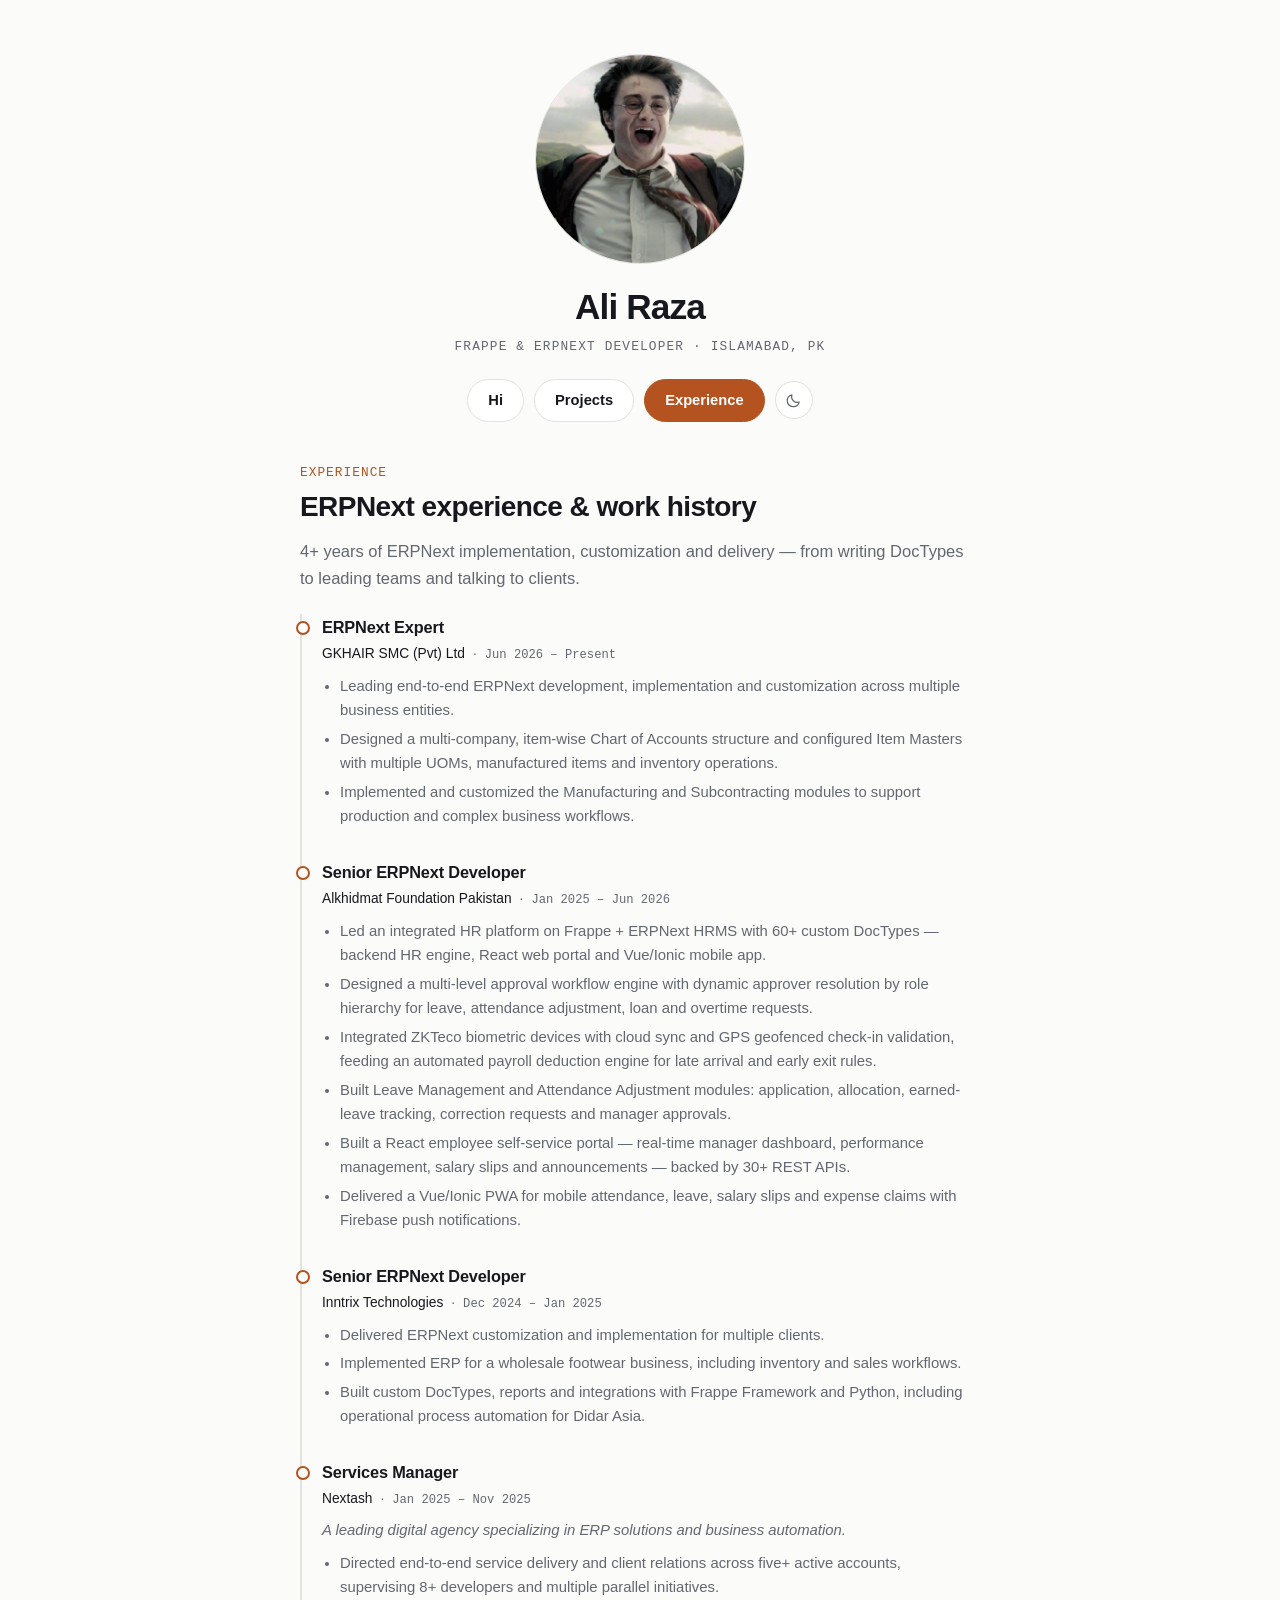
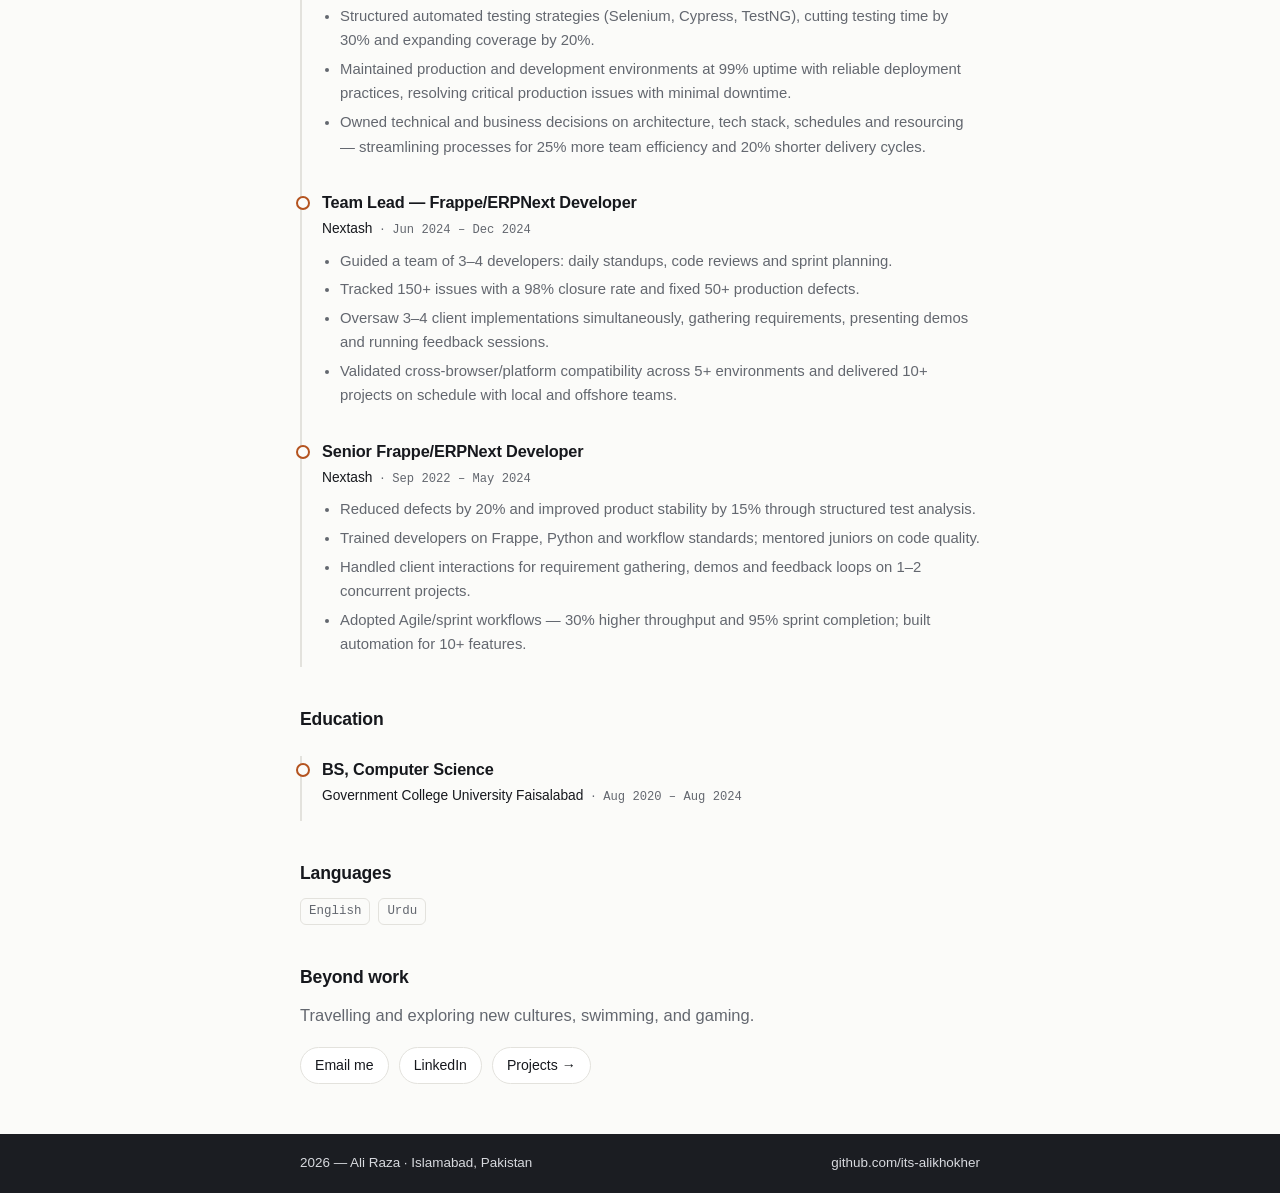
==== experience/index.html @ 5e253b30 "Restructure layout in the style of adb.sh/me - Centered header: large round avatar with hover flip, " ====
<!doctype html>
<html lang="en">
<head>
<meta charset="utf-8">
<meta name="viewport" content="width=device-width, initial-scale=1">
<title>Experience — Ali Raza, ERPNext Developer &amp; Team Lead</title>
<meta name="description" content="Work history of Ali Raza: ERPNext Expert at GKHAIR, Senior ERPNext Developer at Alkhidmat Foundation Pakistan, Inntrix Technologies, and team lead roles at Nextash — 4+ years of Frappe/ERPNext delivery.">
<meta name="author" content="Ali Raza">
<meta name="robots" content="index, follow, max-image-preview:large, max-snippet:-1">
<meta name="theme-color" content="#101114">
<link rel="canonical" href="https://its-alikhokher.github.io/experience/">

<meta property="og:type" content="profile">
<meta property="og:site_name" content="Ali Raza">
<meta property="og:url" content="https://its-alikhokher.github.io/experience/">
<meta property="og:title" content="Experience — Ali Raza, ERPNext Developer &amp; Team Lead">
<meta property="og:description" content="4+ years building and leading Frappe/ERPNext implementations across healthcare, government, HR and manufacturing.">
<meta property="og:image" content="https://its-alikhokher.github.io/assets/og.png">
<meta property="og:image:width" content="1200">
<meta property="og:image:height" content="630">
<meta name="twitter:card" content="summary_large_image">
<meta name="twitter:title" content="Experience — Ali Raza, ERPNext Developer &amp; Team Lead">
<meta name="twitter:description" content="4+ years building and leading Frappe/ERPNext implementations.">
<meta name="twitter:image" content="https://its-alikhokher.github.io/assets/og.png">

<link rel="icon" type="image/svg+xml" href="../assets/favicon.svg">
<link rel="apple-touch-icon" href="/assets/apple-touch-icon.png">
<link rel="stylesheet" href="../assets/style.css">

<script type="application/ld+json">
{
  "@context": "https://schema.org",
  "@type": "BreadcrumbList",
  "itemListElement": [
    { "@type": "ListItem", "position": 1, "name": "Home", "item": "https://its-alikhokher.github.io/" },
    { "@type": "ListItem", "position": 2, "name": "Experience", "item": "https://its-alikhokher.github.io/experience/" }
  ]
}
</script>
<script type="application/ld+json">
{
  "@context": "https://schema.org",
  "@type": "Person",
  "@id": "https://its-alikhokher.github.io/#person",
  "name": "Ali Raza",
  "jobTitle": "ERPNext Expert",
  "hasOccupation": [
    {
      "@type": "Occupation",
      "name": "ERPNext Expert",
      "occupationLocation": { "@type": "City", "name": "Islamabad" },
      "skills": "Frappe Framework, ERPNext, Manufacturing, Subcontracting, Chart of Accounts"
    },
    {
      "@type": "Occupation",
      "name": "Senior ERPNext Developer",
      "skills": "ERPNext HRMS, Python, React.js, Vue.js, Ionic, REST APIs, Biometric Integration"
    },
    {
      "@type": "Occupation",
      "name": "Services Manager",
      "skills": "Service delivery, Team leadership, QA automation, Selenium, Cypress, CI/CD"
    }
  ],
  "alumniOf": {
    "@type": "CollegeOrUniversity",
    "name": "Government College University Faisalabad"
  },
  "worksFor": { "@type": "Organization", "name": "GKHAIR SMC (Pvt) Ltd" },
  "sameAs": [
    "https://github.com/its-alikhokher",
    "https://www.linkedin.com/in/ali-raza-643520217/"
  ]
}
</script>
</head>
<body>

<header class="site-head">
  <div class="wrap">
    <div class="avatar-flip" tabindex="0" aria-label="Ali Raza">
      <div class="faces">
        <img class="front" src="../assets/avatar.png" alt="Ali Raza" width="210" height="210">
        <img class="back" src="../assets/monogram.png" alt="" width="210" height="210" loading="lazy">
      </div>
    </div>
    <p class="site-name"><a href="../">Ali Raza</a></p>
    <p class="site-role">Frappe &amp; ERPNext Developer · Islamabad, PK</p>
    <nav class="site-nav">
      <ul>
        <li><a href="../">Hi</a></li>
        <li><a href="../projects/">Projects</a></li>
        <li><a href="./" class="active" aria-current="page">Experience</a></li>
        <li><button id="theme-toggle" type="button" aria-label="Toggle theme"></button></li>
      </ul>
    </nav>
  </div>
</header>

<main>
  <div class="wrap">

    <p class="tagline">Experience</p>
    <h1>ERPNext experience &amp; work history</h1>
    <p class="lede">
      4+ years of ERPNext implementation, customization and delivery — from writing DocTypes
      to leading teams and talking to clients.
    </p>

    <div class="timeline">

      <div class="job">
        <h3>ERPNext Expert</h3>
        <div class="meta"><span class="where">GKHAIR SMC (Pvt) Ltd</span> · <span class="date">Jun 2026 – Present</span></div>
        <ul>
          <li>Leading end-to-end ERPNext development, implementation and customization across multiple business entities.</li>
          <li>Designed a multi-company, item-wise Chart of Accounts structure and configured Item Masters with multiple UOMs, manufactured items and inventory operations.</li>
          <li>Implemented and customized the Manufacturing and Subcontracting modules to support production and complex business workflows.</li>
        </ul>
      </div>

      <div class="job">
        <h3>Senior ERPNext Developer</h3>
        <div class="meta"><span class="where">Alkhidmat Foundation Pakistan</span> · <span class="date">Jan 2025 – Jun 2026</span></div>
        <ul>
          <li>Led an integrated HR platform on Frappe + ERPNext HRMS with 60+ custom DocTypes — backend HR engine, React web portal and Vue/Ionic mobile app.</li>
          <li>Designed a multi-level approval workflow engine with dynamic approver resolution by role hierarchy for leave, attendance adjustment, loan and overtime requests.</li>
          <li>Integrated ZKTeco biometric devices with cloud sync and GPS geofenced check-in validation, feeding an automated payroll deduction engine for late arrival and early exit rules.</li>
          <li>Built Leave Management and Attendance Adjustment modules: application, allocation, earned-leave tracking, correction requests and manager approvals.</li>
          <li>Built a React employee self-service portal — real-time manager dashboard, performance management, salary slips and announcements — backed by 30+ REST APIs.</li>
          <li>Delivered a Vue/Ionic PWA for mobile attendance, leave, salary slips and expense claims with Firebase push notifications.</li>
        </ul>
      </div>

      <div class="job">
        <h3>Senior ERPNext Developer</h3>
        <div class="meta"><span class="where">Inntrix Technologies</span> · <span class="date">Dec 2024 – Jan 2025</span></div>
        <ul>
          <li>Delivered ERPNext customization and implementation for multiple clients.</li>
          <li>Implemented ERP for a wholesale footwear business, including inventory and sales workflows.</li>
          <li>Built custom DocTypes, reports and integrations with Frappe Framework and Python, including operational process automation for Didar Asia.</li>
        </ul>
      </div>

      <div class="job">
        <h3>Services Manager</h3>
        <div class="meta"><span class="where">Nextash</span> · <span class="date">Jan 2025 – Nov 2025</span></div>
        <p class="role-note">A leading digital agency specializing in ERP solutions and business automation.</p>
        <ul>
          <li>Directed end-to-end service delivery and client relations across five+ active accounts, supervising 8+ developers and multiple parallel initiatives.</li>
          <li>Structured automated testing strategies (Selenium, Cypress, TestNG), cutting testing time by 30% and expanding coverage by 20%.</li>
          <li>Maintained production and development environments at 99% uptime with reliable deployment practices, resolving critical production issues with minimal downtime.</li>
          <li>Owned technical and business decisions on architecture, tech stack, schedules and resourcing — streamlining processes for 25% more team efficiency and 20% shorter delivery cycles.</li>
        </ul>
      </div>

      <div class="job">
        <h3>Team Lead — Frappe/ERPNext Developer</h3>
        <div class="meta"><span class="where">Nextash</span> · <span class="date">Jun 2024 – Dec 2024</span></div>
        <ul>
          <li>Guided a team of 3–4 developers: daily standups, code reviews and sprint planning.</li>
          <li>Tracked 150+ issues with a 98% closure rate and fixed 50+ production defects.</li>
          <li>Oversaw 3–4 client implementations simultaneously, gathering requirements, presenting demos and running feedback sessions.</li>
          <li>Validated cross-browser/platform compatibility across 5+ environments and delivered 10+ projects on schedule with local and offshore teams.</li>
        </ul>
      </div>

      <div class="job">
        <h3>Senior Frappe/ERPNext Developer</h3>
        <div class="meta"><span class="where">Nextash</span> · <span class="date">Sep 2022 – May 2024</span></div>
        <ul>
          <li>Reduced defects by 20% and improved product stability by 15% through structured test analysis.</li>
          <li>Trained developers on Frappe, Python and workflow standards; mentored juniors on code quality.</li>
          <li>Handled client interactions for requirement gathering, demos and feedback loops on 1–2 concurrent projects.</li>
          <li>Adopted Agile/sprint workflows — 30% higher throughput and 95% sprint completion; built automation for 10+ features.</li>
        </ul>
      </div>

    </div>

    <h2>Education</h2>
    <div class="timeline">
      <div class="job">
        <h3>BS, Computer Science</h3>
        <div class="meta"><span class="where">Government College University Faisalabad</span> · <span class="date">Aug 2020 – Aug 2024</span></div>
      </div>
    </div>

    <h2>Languages</h2>
    <ul class="stack"><li>English</li><li>Urdu</li></ul>

    <h2>Beyond work</h2>
    <p class="lede">Travelling and exploring new cultures, swimming, and gaming.</p>

    <ul class="links">
      <li><a href="mailto:iamaliraza777@gmail.com">Email me</a></li>
      <li><a href="https://www.linkedin.com/in/ali-raza-643520217/" rel="noopener">LinkedIn</a></li>
      <li><a href="../projects/">Projects →</a></li>
    </ul>
  </div>
</main>

<footer>
  <div class="wrap">
    <span><span id="year">2026</span> — Ali Raza · Islamabad, Pakistan</span>
    <span><a href="https://github.com/its-alikhokher" rel="me noopener">github.com/its-alikhokher</a></span>
  </div>
</footer>
<script>document.getElementById("year").textContent = new Date().getFullYear();</script>
<script src="../assets/site.js"></script>
</body>
</html>
---- assets/style.css ----
/* ---------- design tokens ---------- */
:root {
  --bg: #fbfbf9;
  --bg-soft: #ffffff;
  --text: #16181d;
  --muted: #63676f;
  --line: #e3e2dd;
  --accent: #b4531f;
  --accent-ink: #ffffff;
  --accent-soft: #f2e6dd;
  --footer-bg: #1b1d22;
  --term-bg: #0d0f13;
  --term-text: #d7dae0;
  --term-ok: #5ad07a;
  --radius: 12px;
  --mono: ui-monospace, SFMono-Regular, "SF Mono", Menlo, Consolas, monospace;
  --sans: -apple-system, BlinkMacSystemFont, "Segoe UI", Inter, Roboto, Helvetica, Arial, sans-serif;
}

@media (prefers-color-scheme: dark) {
  :root:not([data-theme="light"]) {
    --bg: #101114;
    --bg-soft: #17191d;
    --text: #ececea;
    --muted: #9aa0a8;
    --line: #2a2d33;
    --accent: #e8935c;
    --accent-ink: #17191d;
    --accent-soft: #2a211b;
    --footer-bg: #17191d;
  }
}

:root[data-theme="dark"] {
  --bg: #101114;
  --bg-soft: #17191d;
  --text: #ececea;
  --muted: #9aa0a8;
  --line: #2a2d33;
  --accent: #e8935c;
  --accent-ink: #17191d;
  --accent-soft: #2a211b;
  --footer-bg: #17191d;
}

* { box-sizing: border-box; }
html { -webkit-text-size-adjust: 100%; }

body {
  margin: 0;
  min-height: 100vh;
  display: flex;
  flex-direction: column;
  background: var(--bg);
  color: var(--text);
  font-family: var(--sans);
  font-size: 16.5px;
  line-height: 1.65;
  -webkit-font-smoothing: antialiased;
}

.wrap {
  width: 100%;
  max-width: 720px;
  margin: 0 auto;
  padding: 0 20px;
}

a { color: var(--accent); text-decoration: none; }
a:hover { text-decoration: underline; }

/* ---------- centered header ---------- */
.site-head {
  text-align: center;
  padding: 54px 0 18px;
}

.avatar-flip {
  width: clamp(150px, 42vw, 210px);
  aspect-ratio: 1;
  margin: 0 auto 22px;
  perspective: 900px;
  cursor: pointer;
  border-radius: 50%;
  outline-offset: 6px;
}

.avatar-flip .faces {
  position: relative;
  width: 100%;
  height: 100%;
  transition: transform 0.6s cubic-bezier(0.4, 0.2, 0.2, 1);
  transform-style: preserve-3d;
}
.avatar-flip:hover .faces,
.avatar-flip:focus-visible .faces { transform: rotateY(180deg); }

.avatar-flip img {
  position: absolute;
  inset: 0;
  width: 100%;
  height: 100%;
  object-fit: cover;
  border-radius: 50%;
  border: 1px solid var(--line);
  backface-visibility: hidden;
}
.avatar-flip .back { transform: rotateY(180deg); }

.site-name {
  font-size: clamp(1.7rem, 5vw, 2.2rem);
  font-weight: 680;
  letter-spacing: -0.025em;
  margin: 0;
  line-height: 1.2;
}
.site-name a { color: inherit; }
.site-name a:hover { text-decoration: none; color: var(--accent); }

.site-role {
  color: var(--muted);
  font-family: var(--mono);
  font-size: 0.8rem;
  text-transform: uppercase;
  letter-spacing: 0.09em;
  margin: 8px 0 0;
}

/* nav as buttons (adb.sh style) */
nav.site-nav ul {
  display: flex;
  flex-wrap: wrap;
  justify-content: center;
  align-items: center;
  gap: 10px;
  list-style: none;
  padding: 0;
  margin: 22px 0 0;
}

nav.site-nav a {
  display: inline-block;
  border: 1px solid var(--line);
  background: var(--bg-soft);
  color: var(--text);
  border-radius: 999px;
  padding: 8px 20px;
  font-size: 0.92rem;
  font-weight: 550;
  transition: border-color 0.15s ease, color 0.15s ease, transform 0.15s ease;
}
nav.site-nav a:hover {
  border-color: var(--accent);
  color: var(--accent);
  text-decoration: none;
  transform: translateY(-1px);
}
nav.site-nav a.active {
  background: var(--accent);
  border-color: var(--accent);
  color: var(--accent-ink);
}

#theme-toggle {
  display: grid;
  place-items: center;
  border: 1px solid var(--line);
  background: var(--bg-soft);
  color: var(--muted);
  border-radius: 50%;
  width: 38px;
  height: 38px;
  padding: 0;
  cursor: pointer;
}
#theme-toggle:hover { color: var(--accent); border-color: var(--accent); }
#theme-toggle svg {
  width: 17px;
  height: 17px;
  stroke: currentColor;
  fill: none;
  stroke-width: 1.7;
  stroke-linecap: round;
  stroke-linejoin: round;
}

/* ---------- content ---------- */
main { flex: 1; padding: 22px 0 50px; }

h1 {
  font-size: 1.75rem;
  line-height: 1.25;
  margin: 6px 0 14px;
  letter-spacing: -0.02em;
}

h2 {
  font-size: 1.1rem;
  margin: 38px 0 10px;
  letter-spacing: -0.01em;
}

.lede { color: var(--muted); margin-top: 0; }

.tagline {
  font-family: var(--mono);
  font-size: 0.8rem;
  color: var(--accent);
  text-transform: uppercase;
  letter-spacing: 0.08em;
  margin: 0;
}

/* ---------- terminal block (adb.sh mockup-code) ---------- */
.terminal {
  background: var(--term-bg);
  border: 1px solid #23262c;
  border-radius: var(--radius);
  padding: 14px 0 18px;
  overflow-x: auto;
  margin: 18px 0 0;
}

.terminal .bar {
  display: flex;
  gap: 7px;
  padding: 0 18px 12px;
}
.terminal .bar i {
  width: 11px;
  height: 11px;
  border-radius: 50%;
  background: #33373f;
}
.terminal .bar i:first-child { background: #e05561; }
.terminal .bar i:nth-child(2) { background: #e0a355; }
.terminal .bar i:nth-child(3) { background: #5ad07a; }

.terminal pre {
  margin: 0;
  padding: 3px 18px;
  font-family: var(--mono);
  font-size: 0.83rem;
  line-height: 1.75;
  color: var(--term-text);
  white-space: pre;
}
.terminal pre[data-prefix]::before {
  content: attr(data-prefix);
  color: #6b7280;
  padding-right: 12px;
}
.terminal .ok { color: var(--term-ok); }
.terminal .cursor::after {
  content: "_";
  animation: blink 1.1s steps(1) infinite;
}
@keyframes blink { 50% { opacity: 0; } }

/* ---------- skills / tags ---------- */
.links { display: flex; flex-wrap: wrap; gap: 10px; padding: 0; margin: 18px 0 0; list-style: none; }
.links a {
  display: inline-block;
  border: 1px solid var(--line);
  background: var(--bg-soft);
  border-radius: 999px;
  padding: 6px 14px;
  font-size: 0.88rem;
  color: var(--text);
}
.links a:hover { border-color: var(--accent); color: var(--accent); text-decoration: none; }

.stack { display: flex; flex-wrap: wrap; gap: 8px; padding: 0; margin: 0; list-style: none; }
.stack li {
  font-family: var(--mono);
  font-size: 0.78rem;
  color: var(--muted);
  border: 1px solid var(--line);
  border-radius: 6px;
  padding: 2px 8px;
}

.skill-group { margin-bottom: 16px; }
.skill-group h3 {
  margin: 0 0 6px;
  font-size: 0.82rem;
  font-family: var(--mono);
  text-transform: uppercase;
  letter-spacing: 0.07em;
  color: var(--muted);
  font-weight: 600;
}

/* ---------- industries ---------- */
.industries {
  display: grid;
  grid-template-columns: repeat(auto-fit, minmax(160px, 1fr));
  gap: 12px;
  list-style: none;
  padding: 0;
  margin: 18px 0 0;
}

.industry {
  border: 1px solid var(--line);
  background: var(--bg-soft);
  border-radius: var(--radius);
  padding: 16px;
  transition: border-color 0.15s ease, transform 0.15s ease;
}
.industry:hover { border-color: var(--accent); transform: translateY(-2px); }

.industry svg {
  width: 22px;
  height: 22px;
  stroke: var(--accent);
  fill: none;
  stroke-width: 1.6;
  stroke-linecap: round;
  stroke-linejoin: round;
}

.industry strong { display: block; font-size: 0.95rem; margin: 10px 0 2px; }
.industry span { display: block; color: var(--muted); font-size: 0.83rem; line-height: 1.5; }

/* ---------- contact icons + hover tooltip ---------- */
.contact-icons {
  display: flex;
  flex-wrap: wrap;
  gap: 12px;
  list-style: none;
  padding: 0;
  margin: 20px 0 0;
}

.contact-icons a {
  position: relative;
  display: grid;
  place-items: center;
  width: 48px;
  height: 48px;
  border: 1px solid var(--line);
  background: var(--bg-soft);
  border-radius: 50%;
  color: var(--text);
  transition: border-color 0.15s ease, color 0.15s ease, transform 0.15s ease;
}
.contact-icons a:hover,
.contact-icons a:focus-visible {
  border-color: var(--accent);
  color: var(--accent);
  transform: translateY(-2px);
  text-decoration: none;
}

.contact-icons svg {
  width: 21px;
  height: 21px;
  stroke: currentColor;
  fill: none;
  stroke-width: 1.7;
  stroke-linecap: round;
  stroke-linejoin: round;
}
.contact-icons svg.filled { fill: currentColor; stroke: none; }

.contact-icons a::after {
  content: attr(data-tip);
  position: absolute;
  bottom: calc(100% + 10px);
  left: 50%;
  transform: translateX(-50%) translateY(4px);
  background: var(--text);
  color: var(--bg);
  font-family: var(--mono);
  font-size: 0.74rem;
  line-height: 1;
  white-space: nowrap;
  padding: 7px 10px;
  border-radius: 7px;
  opacity: 0;
  pointer-events: none;
  transition: opacity 0.15s ease, transform 0.15s ease;
}
.contact-icons a::before {
  content: "";
  position: absolute;
  bottom: calc(100% + 4px);
  left: 50%;
  transform: translateX(-50%) translateY(4px);
  border: 5px solid transparent;
  border-top-color: var(--text);
  opacity: 0;
  pointer-events: none;
  transition: opacity 0.15s ease, transform 0.15s ease;
}
.contact-icons a:hover::after,
.contact-icons a:hover::before,
.contact-icons a:focus-visible::after,
.contact-icons a:focus-visible::before {
  opacity: 1;
  transform: translateX(-50%) translateY(0);
}
.contact-icons li:first-child a::after { left: 0; transform: translateX(0) translateY(4px); }
.contact-icons li:first-child a:hover::after,
.contact-icons li:first-child a:focus-visible::after { transform: translateX(0) translateY(0); }
.contact-icons li:last-child a::after { left: auto; right: 0; transform: translateX(0) translateY(4px); }
.contact-icons li:last-child a:hover::after,
.contact-icons li:last-child a:focus-visible::after { transform: translateX(0) translateY(0); }

.visually-hidden {
  position: absolute;
  width: 1px;
  height: 1px;
  margin: -1px;
  padding: 0;
  overflow: hidden;
  clip: rect(0 0 0 0);
  white-space: nowrap;
  border: 0;
}

/* ---------- experience timeline ---------- */
.timeline { margin: 22px 0 0; }

.job {
  border-left: 2px solid var(--line);
  padding: 0 0 26px 20px;
  position: relative;
}
.job:last-child { padding-bottom: 6px; }

.job::before {
  content: "";
  position: absolute;
  left: -6px;
  top: 7px;
  width: 10px;
  height: 10px;
  border-radius: 50%;
  background: var(--bg);
  border: 2px solid var(--accent);
}

.job h3 { margin: 0; font-size: 1.02rem; letter-spacing: -0.01em; }
.job .meta {
  display: flex;
  flex-wrap: wrap;
  gap: 8px;
  align-items: baseline;
  color: var(--muted);
  font-size: 0.86rem;
  margin: 2px 0 8px;
}
.job .meta .where { color: var(--text); }
.job .meta .date { font-family: var(--mono); font-size: 0.76rem; }
.job .role-note { margin: 0 0 8px; color: var(--muted); font-size: 0.93rem; font-style: italic; }
.job ul { margin: 0; padding-left: 18px; color: var(--muted); font-size: 0.93rem; }
.job ul li { margin-bottom: 4px; }

/* ---------- project cards ---------- */
.card-list { display: grid; gap: 14px; margin-top: 24px; }

.card {
  border: 1px solid var(--line);
  background: var(--bg-soft);
  border-radius: var(--radius);
  padding: 18px 20px;
  transition: border-color 0.15s ease, transform 0.15s ease;
}
.card:hover { border-color: var(--accent); transform: translateY(-1px); }

.card-top {
  display: flex;
  align-items: baseline;
  justify-content: space-between;
  gap: 12px;
}

.card h3 { margin: 0; font-size: 1.05rem; letter-spacing: -0.01em; }
.card h3 a { color: var(--text); }
.card h3 a:hover { color: var(--accent); text-decoration: none; }
.card p { margin: 8px 0 12px; color: var(--muted); font-size: 0.94rem; }
.card-links { display: flex; gap: 14px; font-size: 0.84rem; margin-top: 10px; }

/* ---------- pagination ---------- */
.pagination {
  display: flex;
  justify-content: center;
  align-items: center;
  gap: 8px;
  margin: 32px 0 10px;
}

.pagination a, .pagination span {
  border: 1px solid var(--line);
  border-radius: 999px;
  padding: 6px 14px;
  font-size: 0.86rem;
  color: var(--muted);
  background: var(--bg-soft);
}
.pagination a:hover { border-color: var(--accent); color: var(--accent); text-decoration: none; }
.pagination .current { background: var(--accent); color: var(--accent-ink); border-color: var(--accent); }
.pagination .disabled { opacity: 0.4; }

/* ---------- footer bar ---------- */
footer {
  background: var(--footer-bg);
  color: #d8dadf;
  font-size: 0.84rem;
}
footer .wrap {
  display: flex;
  justify-content: space-between;
  gap: 12px;
  flex-wrap: wrap;
  padding-top: 18px;
  padding-bottom: 18px;
}
footer a { color: #d8dadf; }
footer a:hover { color: #fff; }

@media (max-width: 520px) {
  h1 { font-size: 1.5rem; }
  .card-top { flex-direction: column; gap: 2px; }
  .site-head { padding-top: 36px; }
  .terminal pre { font-size: 0.76rem; }
}

@media (prefers-reduced-motion: reduce) {
  .industry, .contact-icons a, .card, .avatar-flip .faces,
  .contact-icons a::after, .contact-icons a::before, nav.site-nav a { transition: none; }
  .terminal .cursor::after { animation: none; }
}
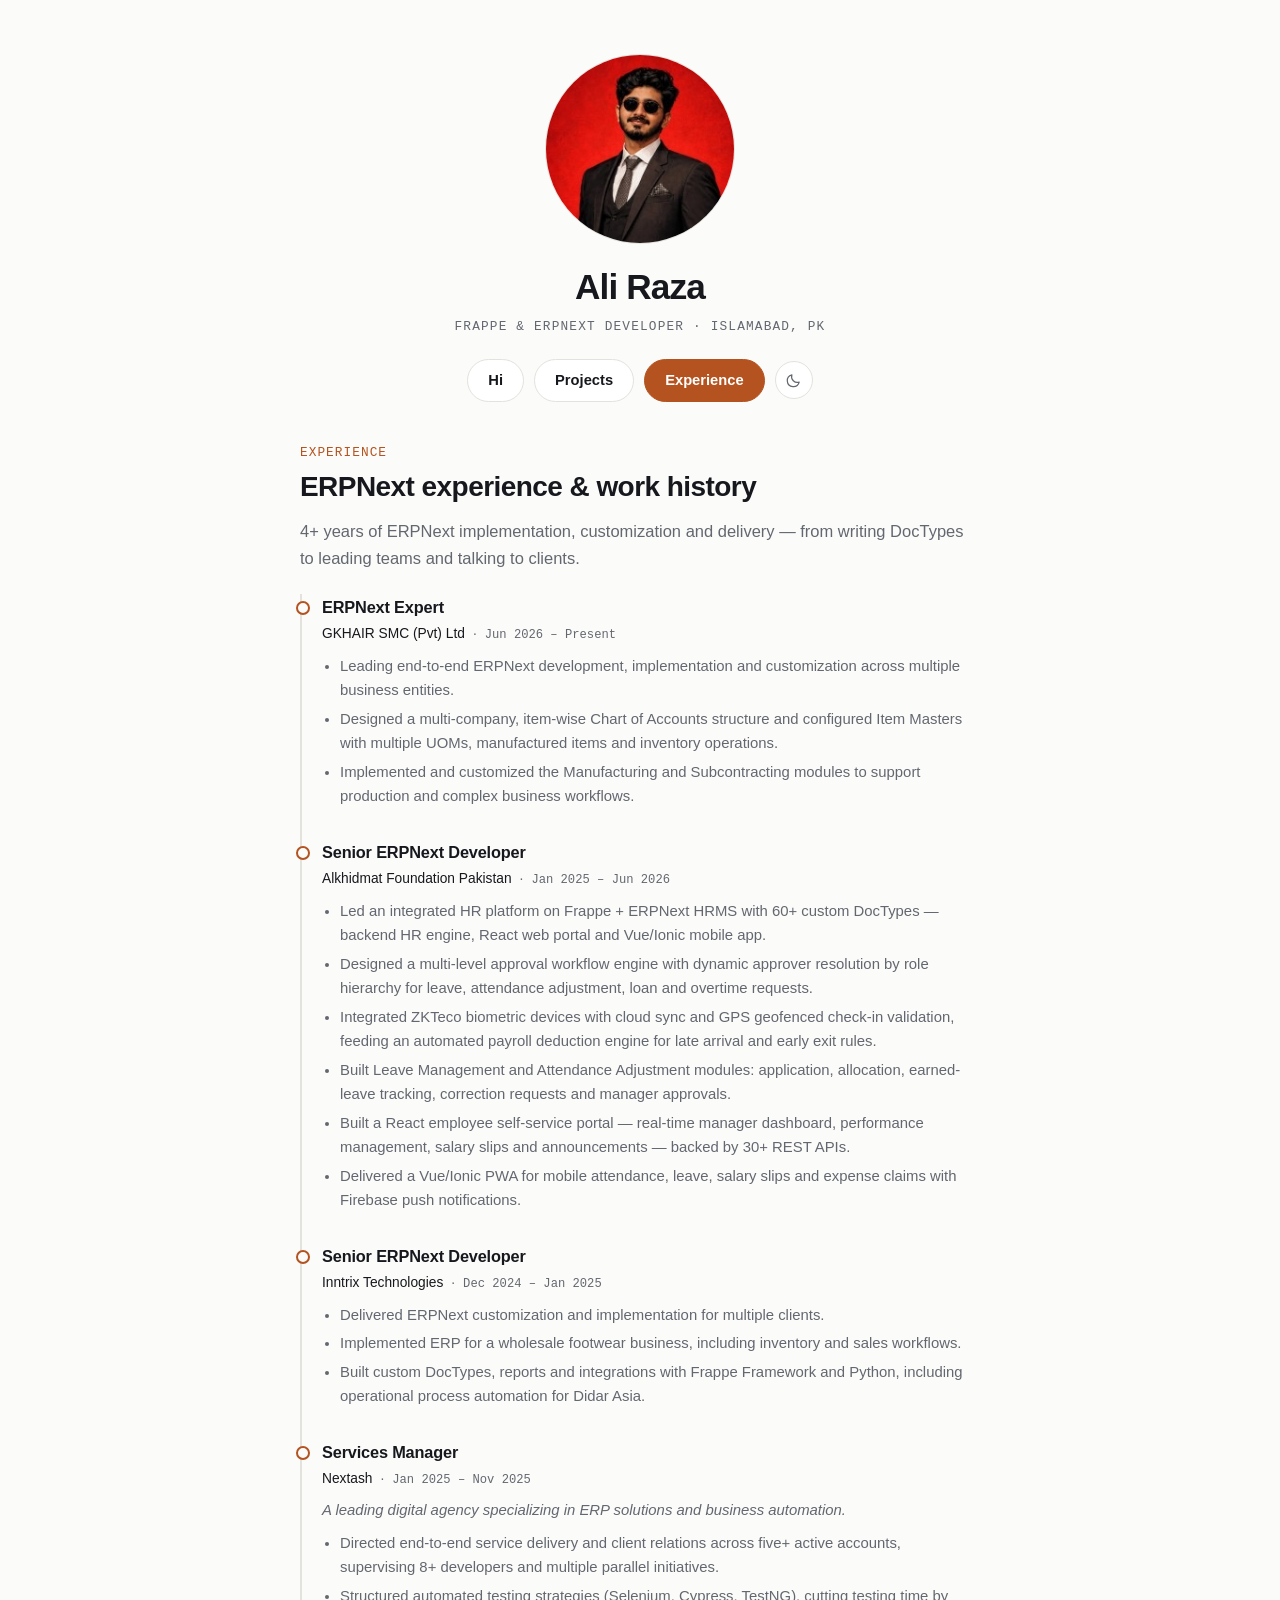
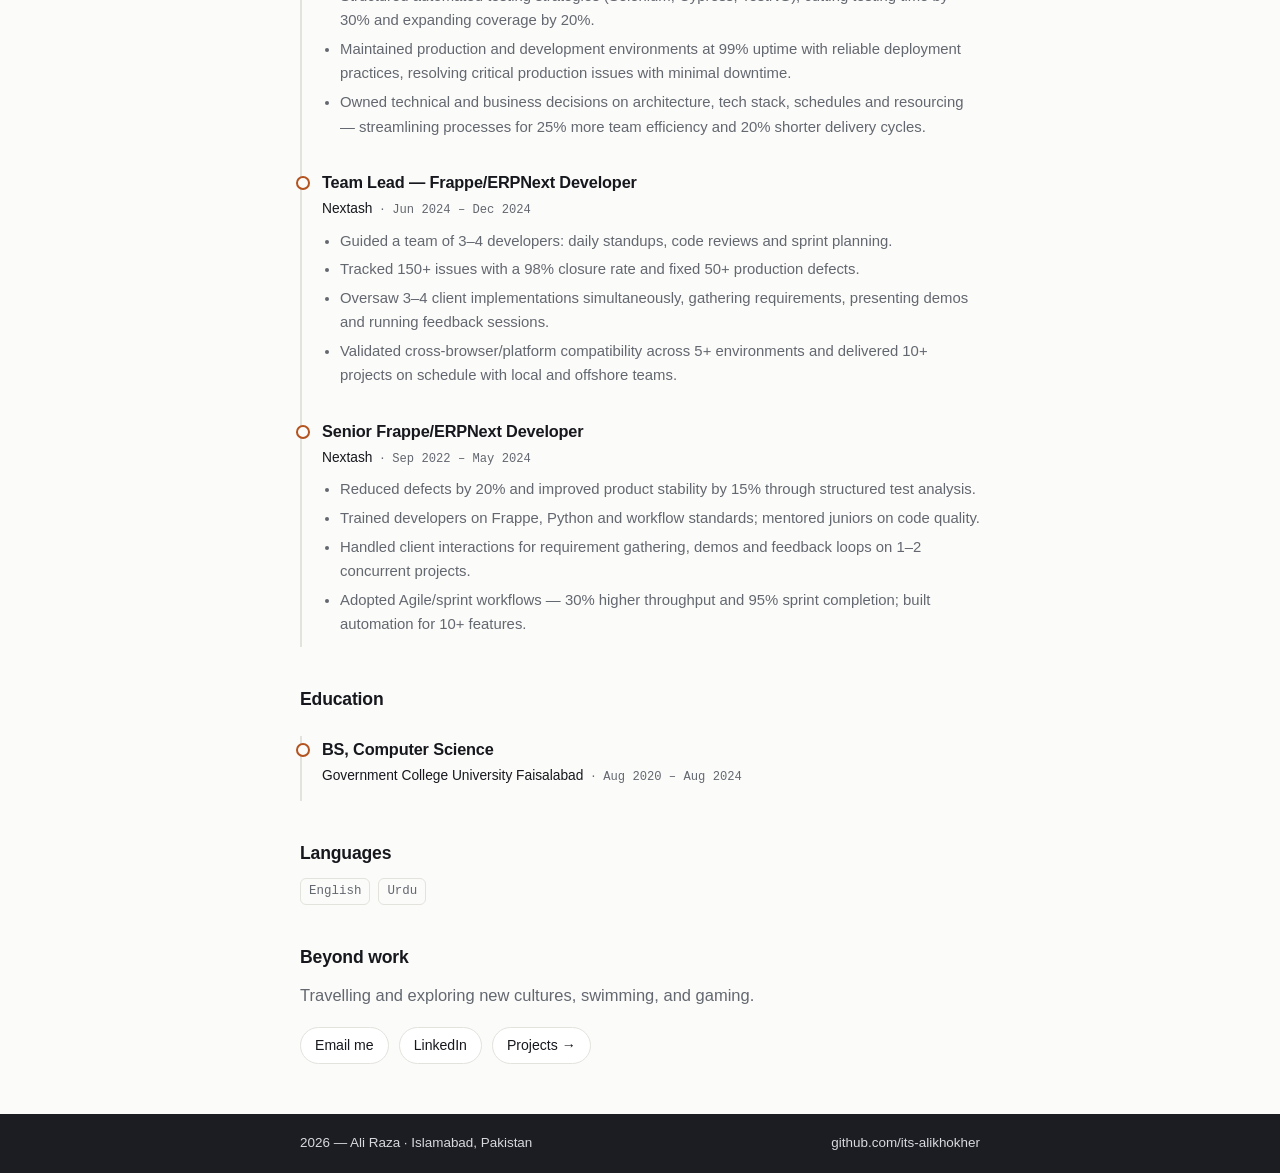
==== commit 385a9ca1: "Use real profile photo with SEO-friendly filenames and descriptive alt text" ====
--- a/experience/index.html
+++ b/experience/index.html
@@ -15,16 +15,16 @@
 <meta property="og:url" content="https://its-alikhokher.github.io/experience/">
 <meta property="og:title" content="Experience — Ali Raza, ERPNext Developer &amp; Team Lead">
 <meta property="og:description" content="4+ years building and leading Frappe/ERPNext implementations across healthcare, government, HR and manufacturing.">
-<meta property="og:image" content="https://its-alikhokher.github.io/assets/og.png">
+<meta property="og:image" content="https://its-alikhokher.github.io/assets/ali-raza-erpnext-developer-og.png">
 <meta property="og:image:width" content="1200">
 <meta property="og:image:height" content="630">
 <meta name="twitter:card" content="summary_large_image">
 <meta name="twitter:title" content="Experience — Ali Raza, ERPNext Developer &amp; Team Lead">
 <meta name="twitter:description" content="4+ years building and leading Frappe/ERPNext implementations.">
-<meta name="twitter:image" content="https://its-alikhokher.github.io/assets/og.png">
+<meta name="twitter:image" content="https://its-alikhokher.github.io/assets/ali-raza-erpnext-developer-og.png">
 
 <link rel="icon" type="image/svg+xml" href="../assets/favicon.svg">
-<link rel="apple-touch-icon" href="/assets/apple-touch-icon.png">
+<link rel="apple-touch-icon" href="/assets/ali-raza-erpnext-developer-icon.png">
 <link rel="stylesheet" href="../assets/style.css">
 
 <script type="application/ld+json">
@@ -80,8 +80,8 @@
   <div class="wrap">
     <div class="avatar-flip" tabindex="0" aria-label="Ali Raza">
       <div class="faces">
-        <img class="front" src="../assets/avatar.png" alt="Ali Raza" width="210" height="210">
-        <img class="back" src="../assets/monogram.png" alt="" width="210" height="210" loading="lazy">
+        <img class="front" src="../assets/ali-raza-frappe-erpnext-developer.jpg" alt="Ali Raza — Frappe and ERPNext developer in Islamabad, Pakistan" width="200" height="200">
+        <img class="back" src="../assets/ali-raza-monogram.png" alt="" width="200" height="200" loading="lazy">
       </div>
     </div>
     <p class="site-name"><a href="../">Ali Raza</a></p>
--- a/assets/style.css
+++ b/assets/style.css
@@ -76,7 +76,7 @@
 }
 
 .avatar-flip {
-  width: clamp(150px, 42vw, 210px);
+  width: clamp(150px, 40vw, 190px);
   aspect-ratio: 1;
   margin: 0 auto 22px;
   perspective: 900px;
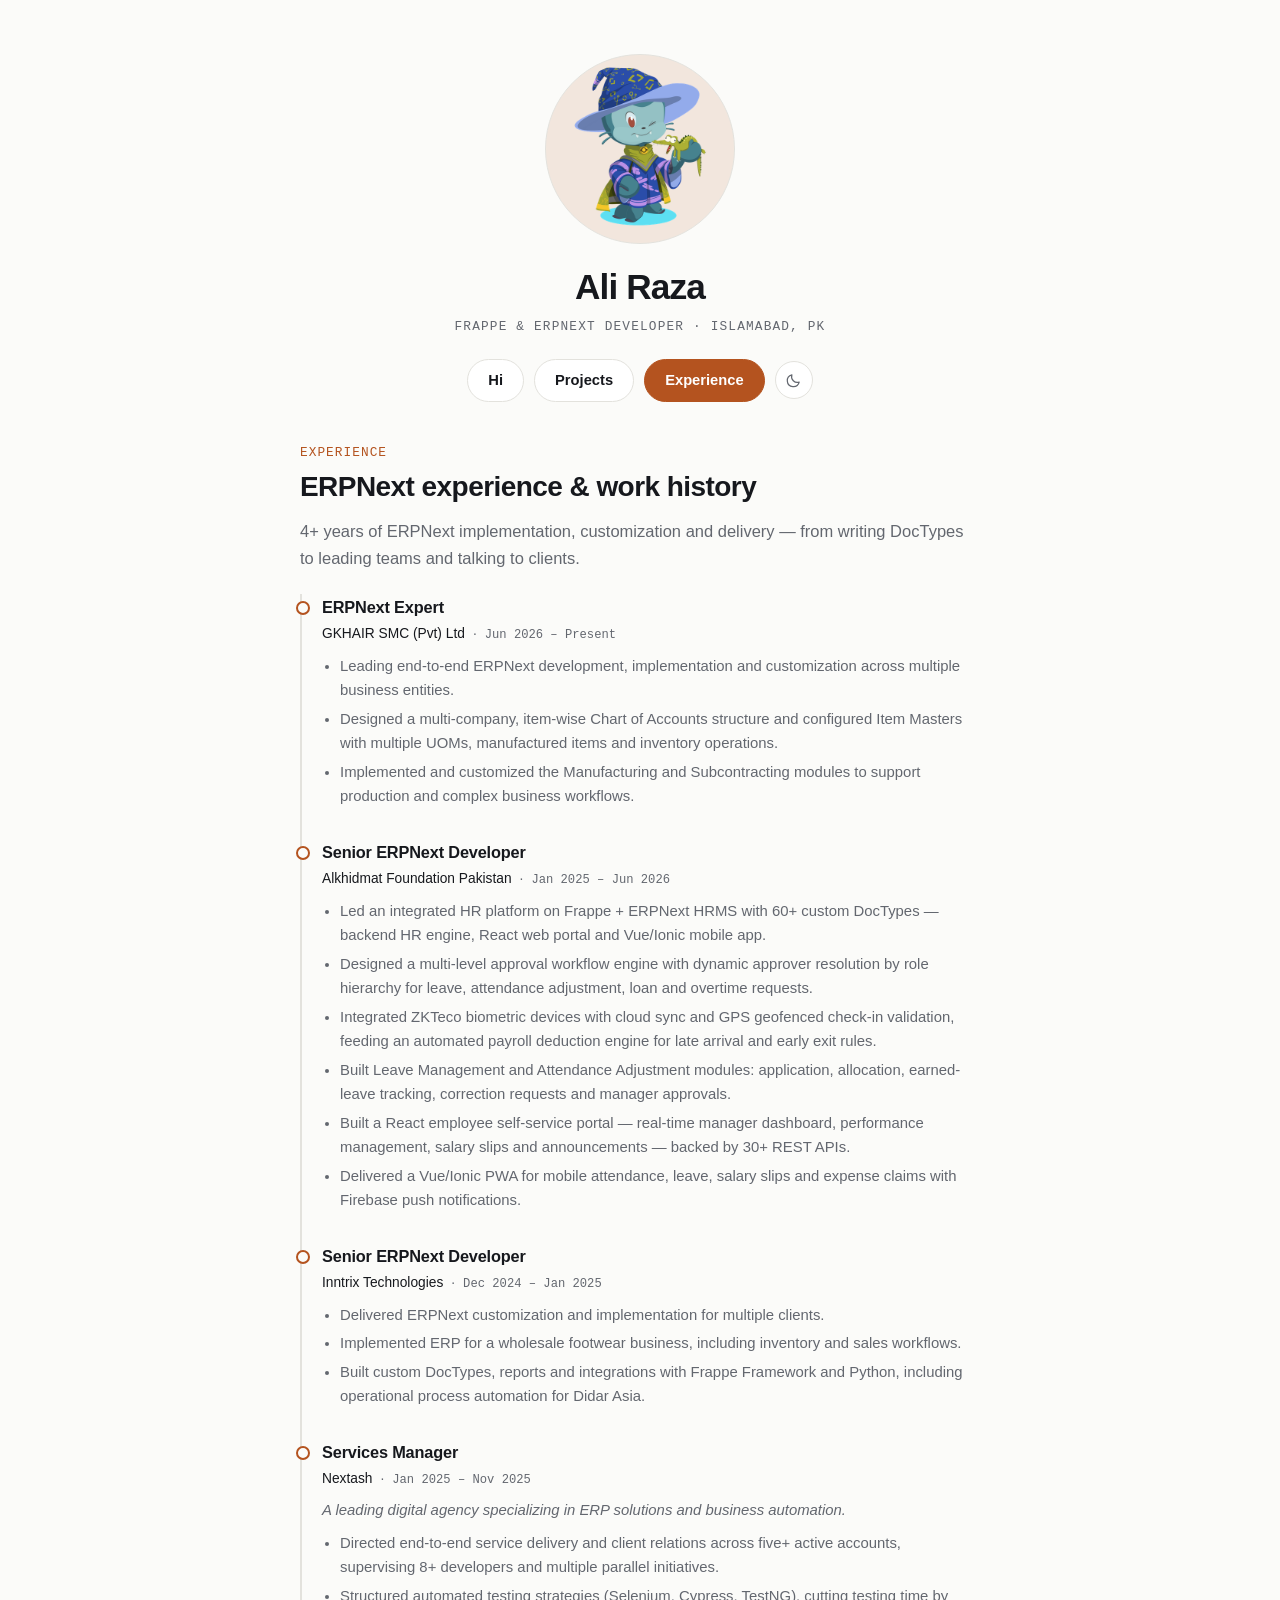
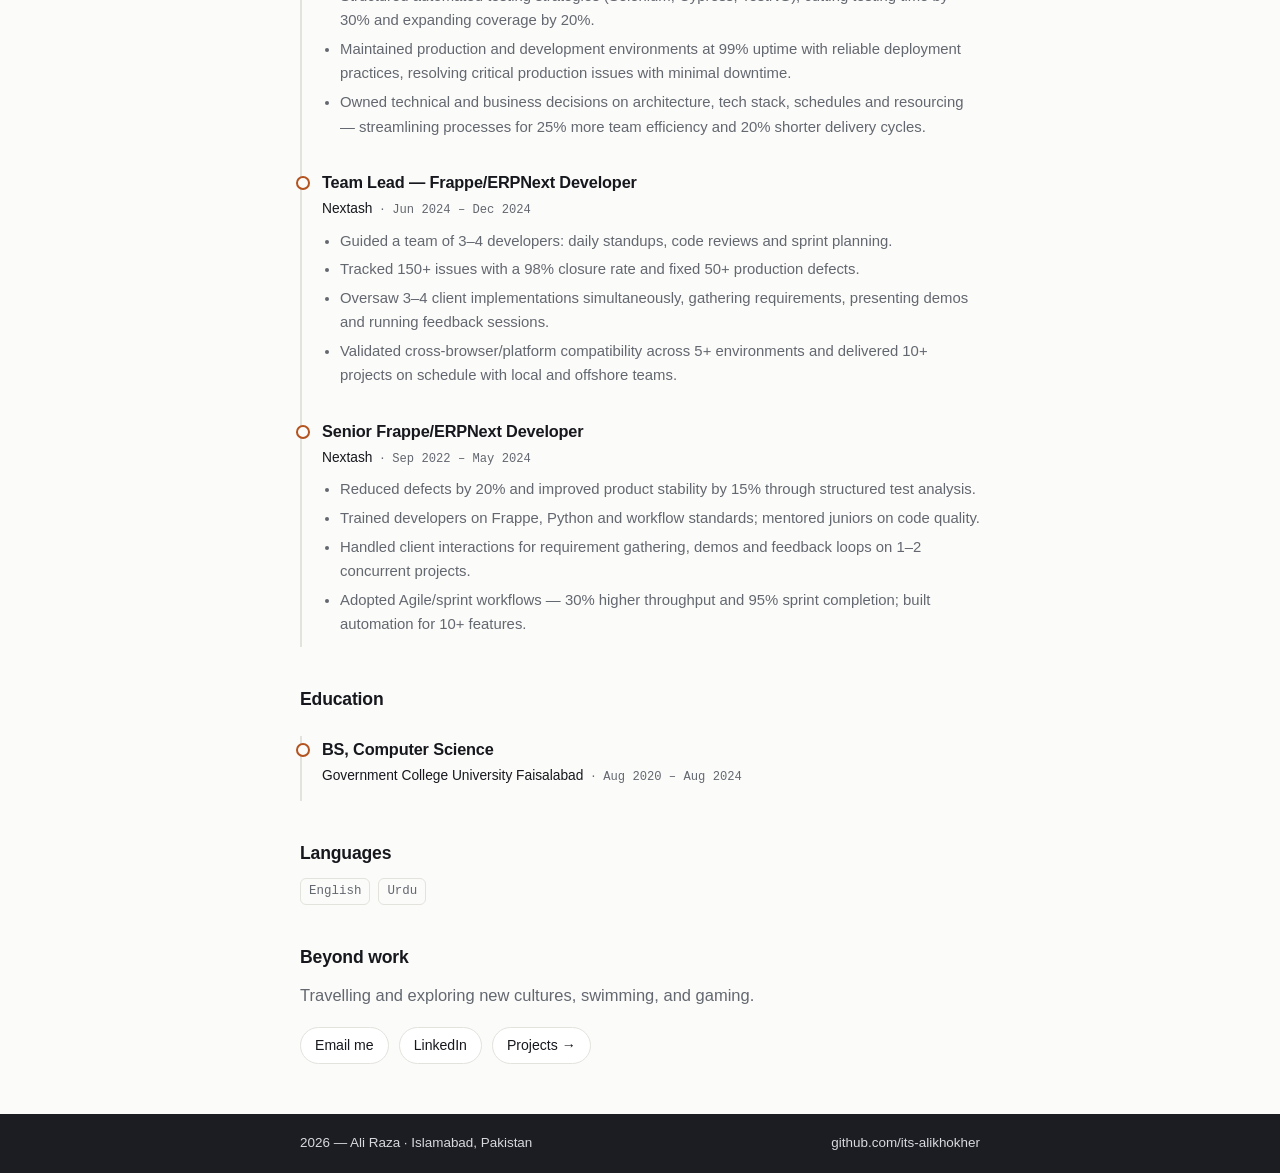
==== commit 0a35b4b3: "Use octocat avatar as the default face, real photo on hover" ====
--- a/experience/index.html
+++ b/experience/index.html
@@ -6,6 +6,7 @@
 <title>Experience — Ali Raza, ERPNext Developer &amp; Team Lead</title>
 <meta name="description" content="Work history of Ali Raza: ERPNext Expert at GKHAIR, Senior ERPNext Developer at Alkhidmat Foundation Pakistan, Inntrix Technologies, and team lead roles at Nextash — 4+ years of Frappe/ERPNext delivery.">
 <meta name="author" content="Ali Raza">
+<meta name="keywords" content="ERPNext developer experience, senior ERPNext developer, ERPNext team lead, techno-functional consultant, Frappe developer resume, ERPNext CV, ERPNext expert Islamabad, Alkhidmat ERPNext, Nextash ERPNext, GKHAIR ERPNext, hire ERPNext consultant">
 <meta name="robots" content="index, follow, max-image-preview:large, max-snippet:-1">
 <meta name="theme-color" content="#101114">
 <link rel="canonical" href="https://its-alikhokher.github.io/experience/">
@@ -80,8 +81,8 @@
   <div class="wrap">
     <div class="avatar-flip" tabindex="0" aria-label="Ali Raza">
       <div class="faces">
-        <img class="front" src="../assets/ali-raza-frappe-erpnext-developer.jpg" alt="Ali Raza — Frappe and ERPNext developer in Islamabad, Pakistan" width="200" height="200">
-        <img class="back" src="../assets/ali-raza-monogram.png" alt="" width="200" height="200" loading="lazy">
+        <img class="front" src="../assets/ali-raza-octocat-avatar.png" alt="Ali Raza — octocat avatar, hover for photo" width="200" height="200">
+        <img class="back" src="../assets/ali-raza-frappe-erpnext-developer.jpg" alt="Ali Raza — Frappe and ERPNext developer in Islamabad, Pakistan" width="200" height="200">
       </div>
     </div>
     <p class="site-name"><a href="../">Ali Raza</a></p>
--- a/assets/style.css
+++ b/assets/style.css
@@ -105,6 +105,12 @@
   border: 1px solid var(--line);
   backface-visibility: hidden;
 }
+/* octocat transparent hai — uske peeche halka circle taake badge jaisa lage */
+.avatar-flip .front {
+  background: var(--accent-soft);
+  object-fit: contain;
+  padding: 6px;
+}
 .avatar-flip .back { transform: rotateY(180deg); }
 
 .site-name {
@@ -322,6 +328,39 @@
 
 .industry strong { display: block; font-size: 0.95rem; margin: 10px 0 2px; }
 .industry span { display: block; color: var(--muted); font-size: 0.83rem; line-height: 1.5; }
+
+/* ---------- FAQ ---------- */
+.faq { margin-top: 16px; }
+
+.faq details {
+  border: 1px solid var(--line);
+  background: var(--bg-soft);
+  border-radius: var(--radius);
+  padding: 12px 16px;
+  margin-bottom: 10px;
+}
+.faq details[open] { border-color: var(--accent); }
+
+.faq summary {
+  cursor: pointer;
+  font-size: 0.95rem;
+  font-weight: 550;
+  list-style: none;
+  display: flex;
+  align-items: center;
+  gap: 10px;
+}
+.faq summary::-webkit-details-marker { display: none; }
+.faq summary::before {
+  content: "+";
+  font-family: var(--mono);
+  color: var(--accent);
+  font-size: 1.05rem;
+  line-height: 1;
+}
+.faq details[open] summary::before { content: "−"; }
+
+.faq p { margin: 10px 0 2px; color: var(--muted); font-size: 0.92rem; }
 
 /* ---------- contact icons + hover tooltip ---------- */
 .contact-icons {
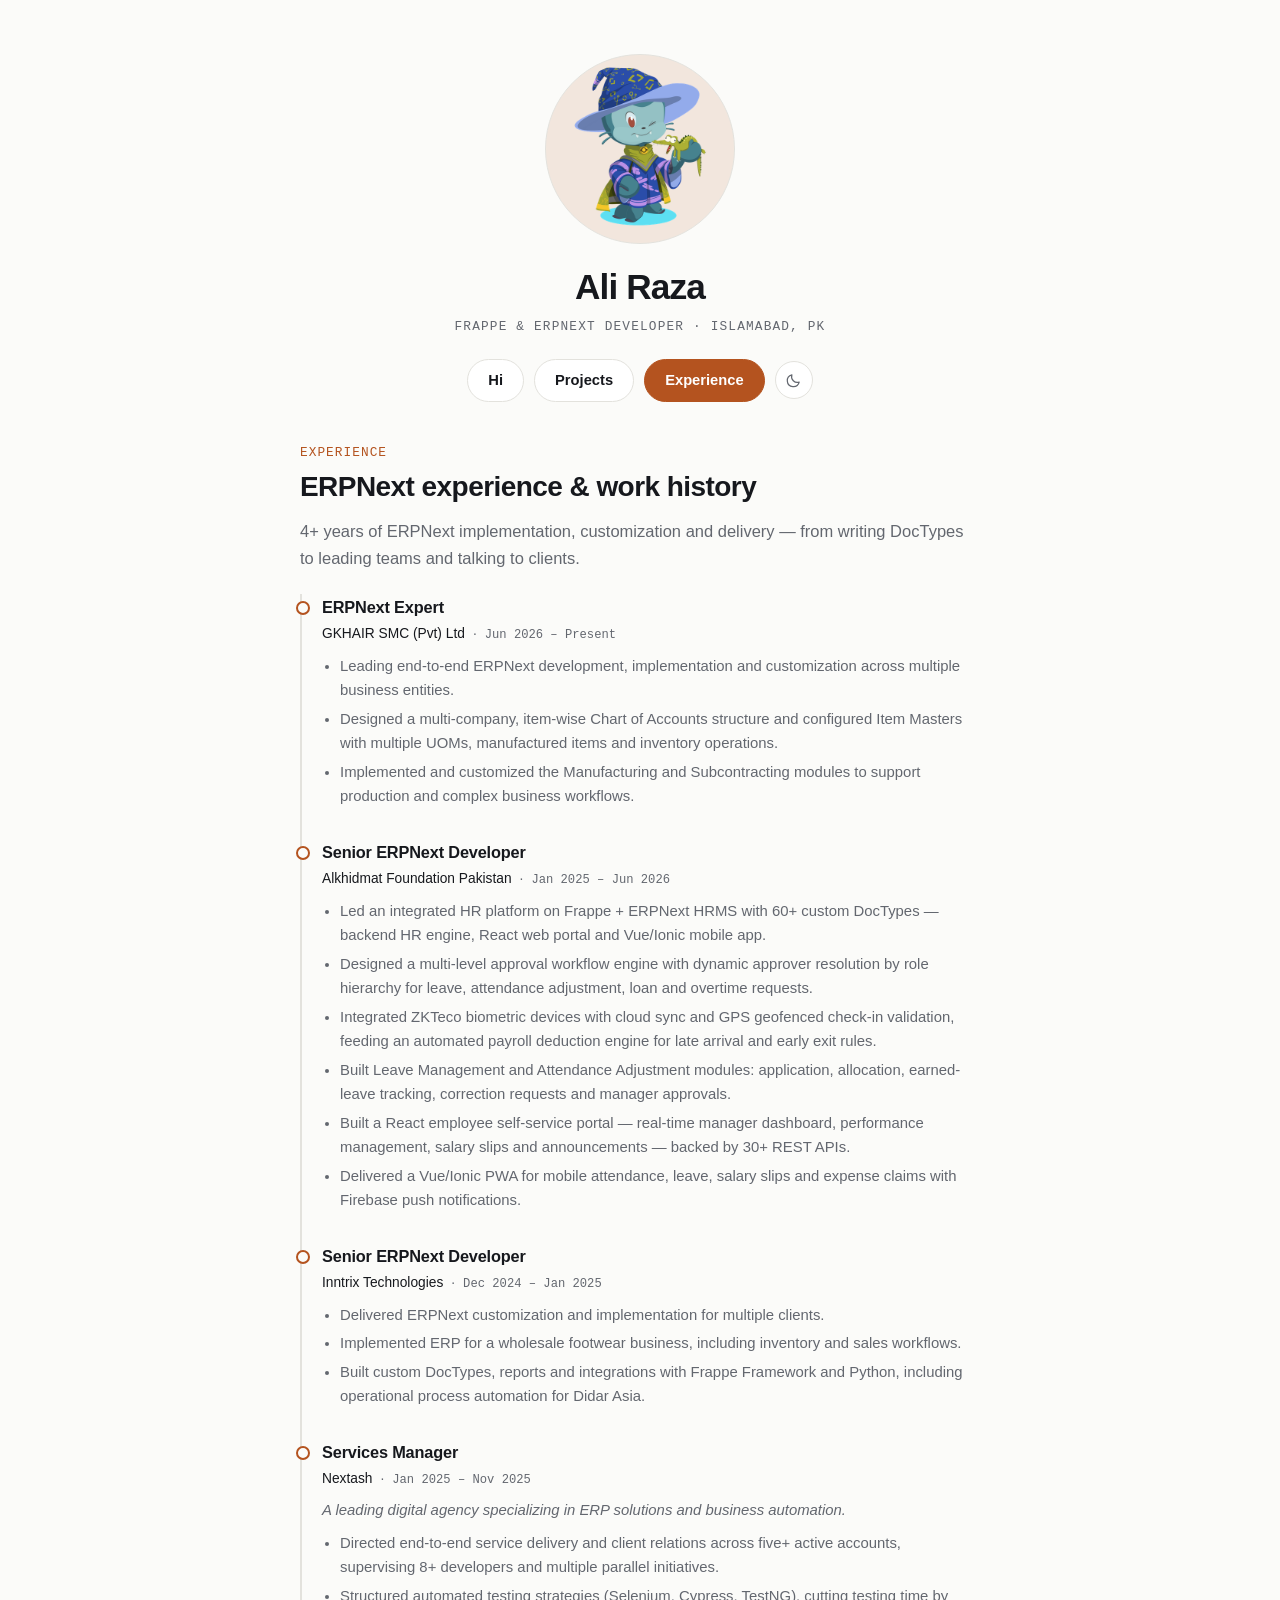
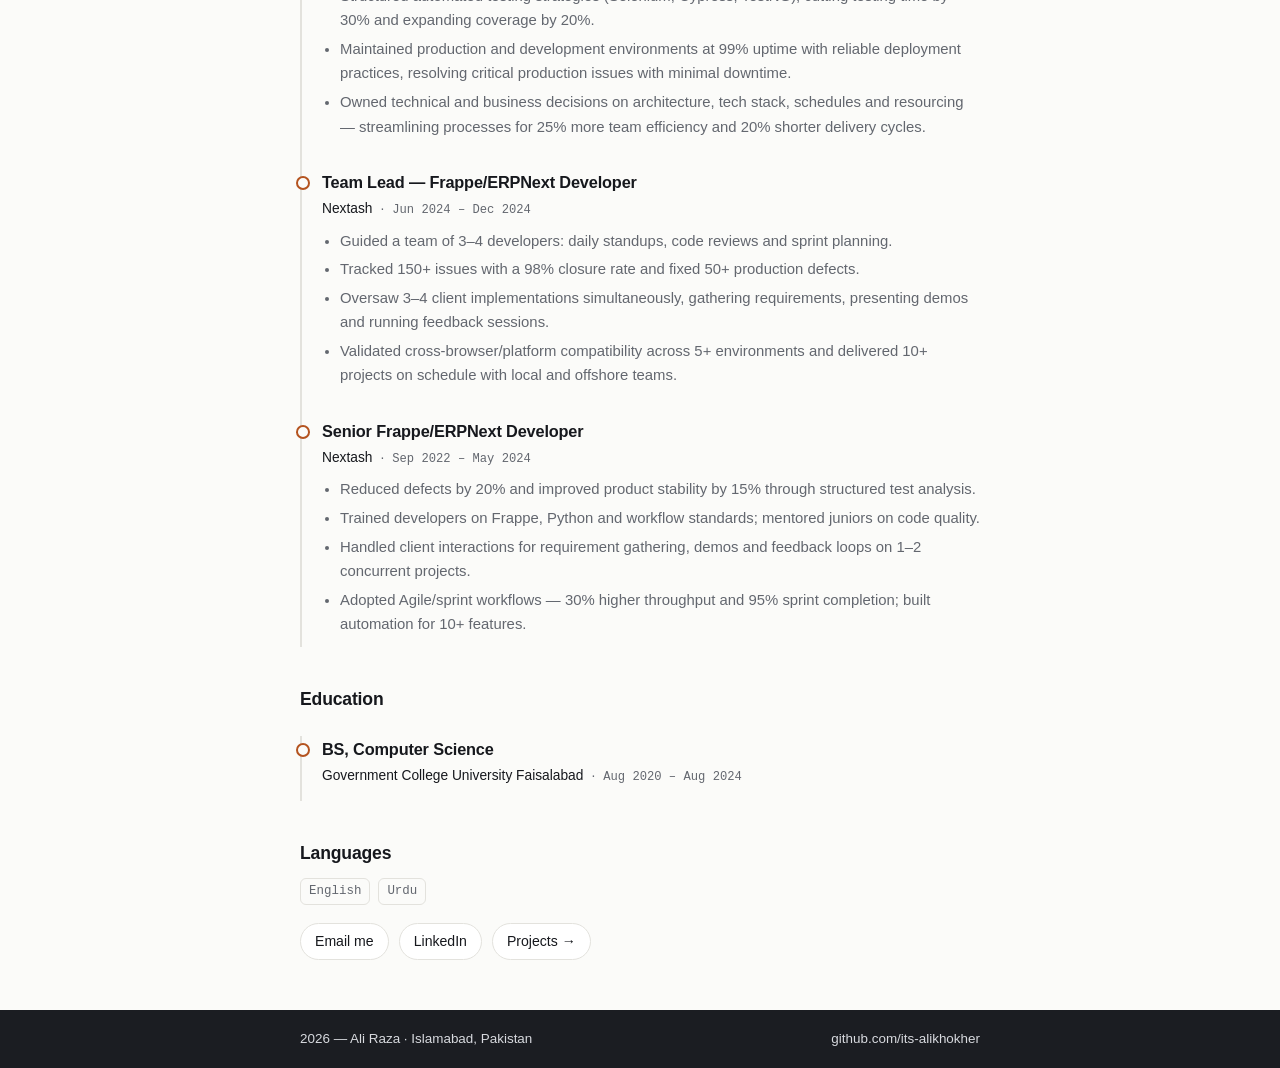
==== commit c3ea1654: "Add Education industry, reorder services before industries, drop hobbies section" ====
--- a/experience/index.html
+++ b/experience/index.html
@@ -190,8 +190,6 @@
     <h2>Languages</h2>
     <ul class="stack"><li>English</li><li>Urdu</li></ul>
 
-    <h2>Beyond work</h2>
-    <p class="lede">Travelling and exploring new cultures, swimming, and gaming.</p>
 
     <ul class="links">
       <li><a href="mailto:iamaliraza777@gmail.com">Email me</a></li>
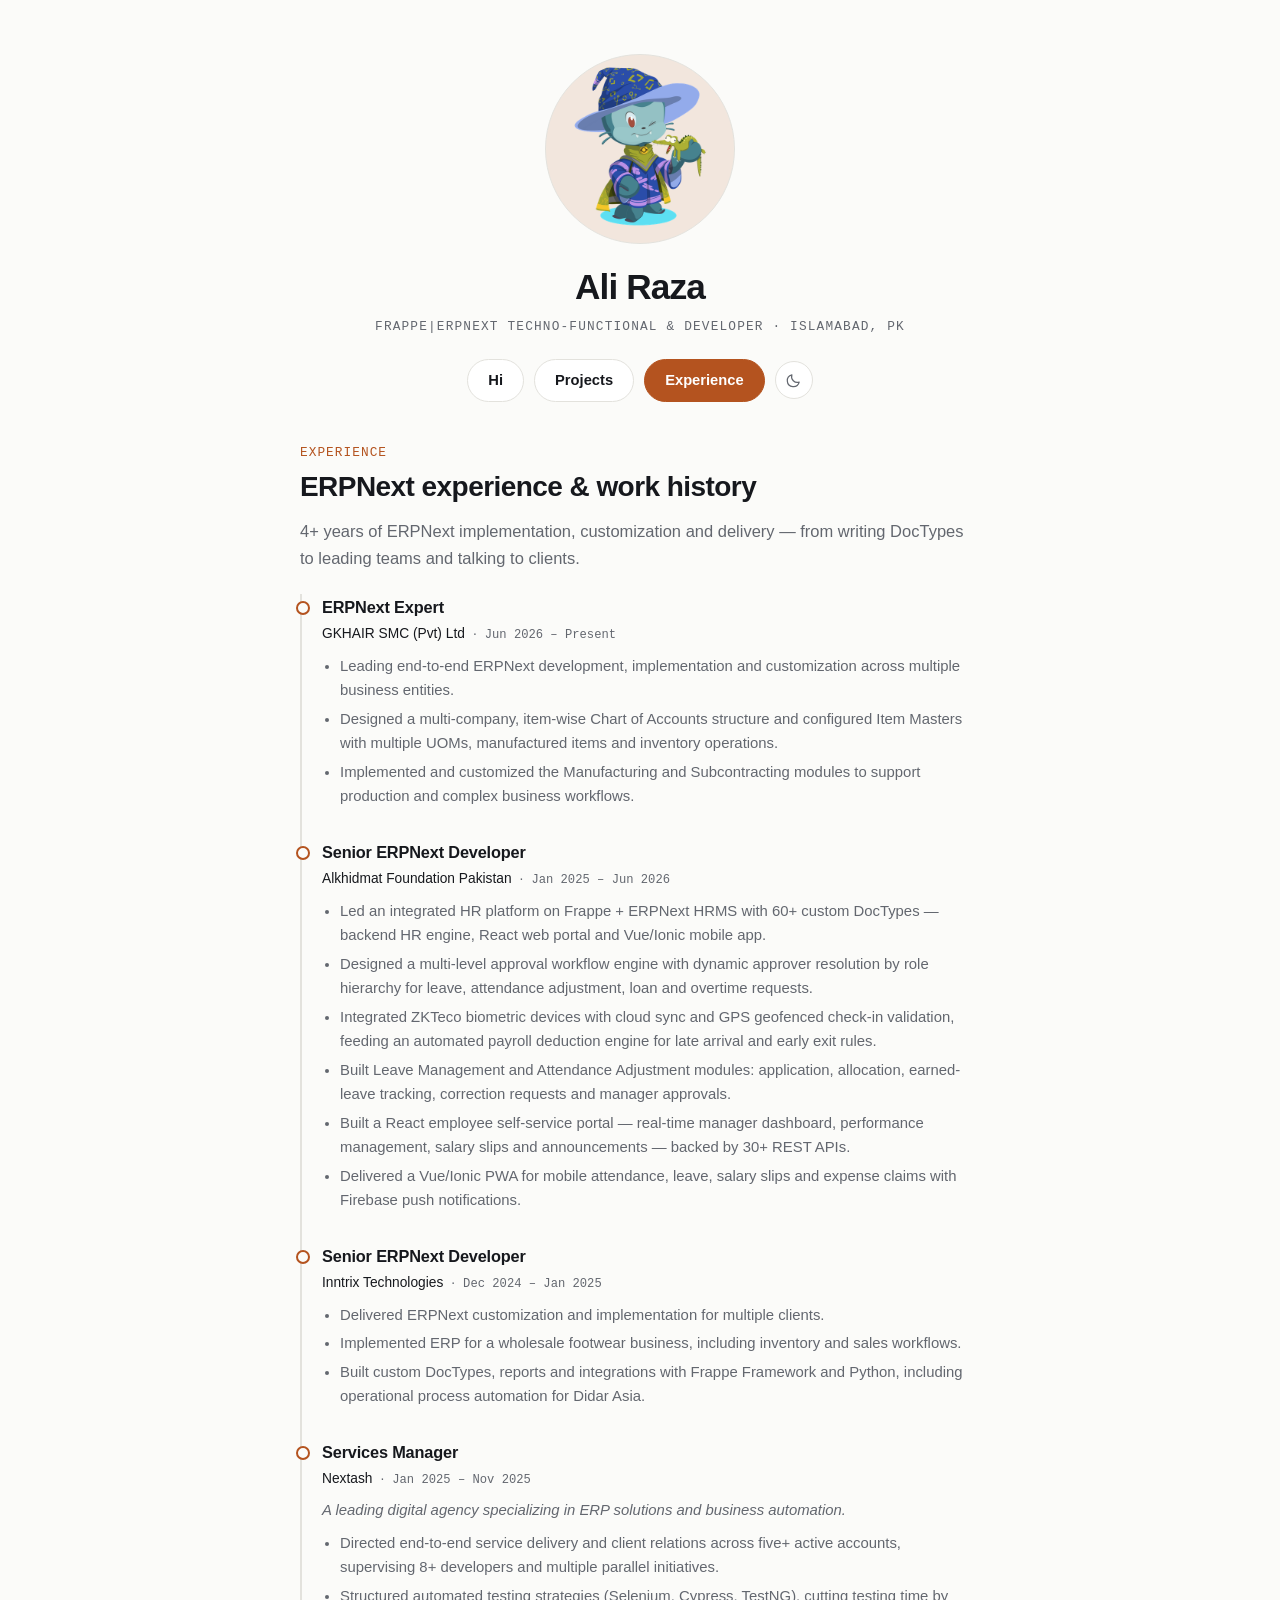
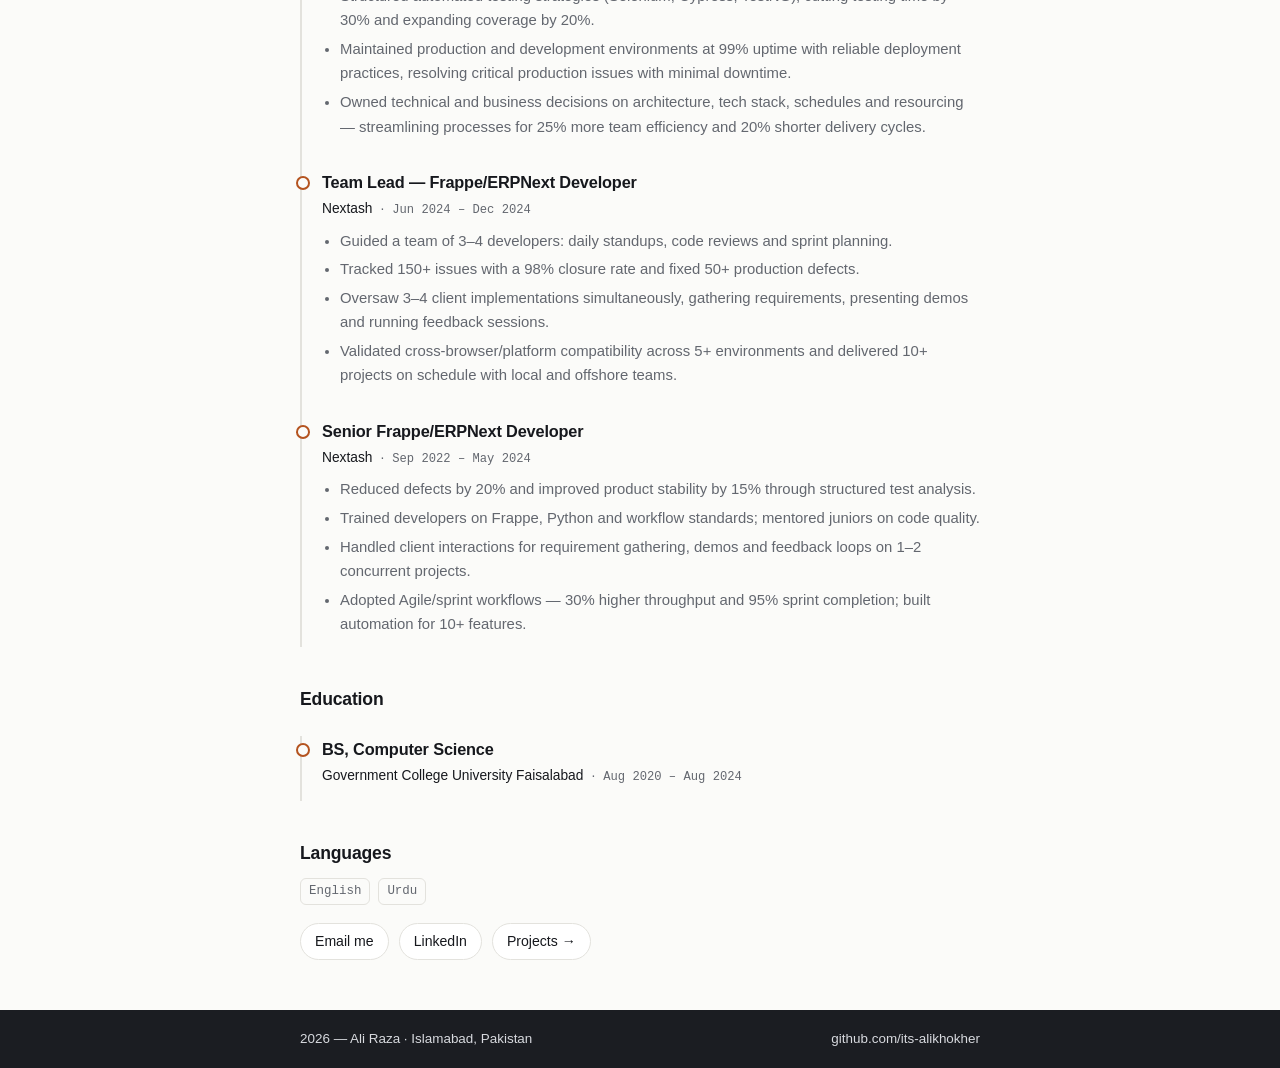
==== commit 731ac319: "Update site role description to include Techno-Functional expertise" ====
--- a/experience/index.html
+++ b/experience/index.html
@@ -86,7 +86,7 @@
       </div>
     </div>
     <p class="site-name"><a href="../">Ali Raza</a></p>
-    <p class="site-role">Frappe &amp; ERPNext Developer · Islamabad, PK</p>
+    <p class="site-role">Frappe|Erpnext Techno-Functional & Developer · Islamabad, PK</p>
     <nav class="site-nav">
       <ul>
         <li><a href="../">Hi</a></li>
--- a/assets/style.css
+++ b/assets/style.css
@@ -300,8 +300,8 @@
 /* ---------- industries ---------- */
 .industries {
   display: grid;
-  grid-template-columns: repeat(auto-fit, minmax(160px, 1fr));
-  gap: 12px;
+  grid-template-columns: repeat(auto-fit, minmax(190px, 1fr));
+  gap: 10px;
   list-style: none;
   padding: 0;
   margin: 18px 0 0;
@@ -311,14 +311,14 @@
   border: 1px solid var(--line);
   background: var(--bg-soft);
   border-radius: var(--radius);
-  padding: 16px;
+  padding: 13px 14px;
   transition: border-color 0.15s ease, transform 0.15s ease;
 }
 .industry:hover { border-color: var(--accent); transform: translateY(-2px); }
 
 .industry svg {
-  width: 22px;
-  height: 22px;
+  width: 20px;
+  height: 20px;
   stroke: var(--accent);
   fill: none;
   stroke-width: 1.6;
@@ -326,8 +326,8 @@
   stroke-linejoin: round;
 }
 
-.industry strong { display: block; font-size: 0.95rem; margin: 10px 0 2px; }
-.industry span { display: block; color: var(--muted); font-size: 0.83rem; line-height: 1.5; }
+.industry strong { display: block; font-size: 0.92rem; margin: 7px 0 1px; }
+.industry span { display: block; color: var(--muted); font-size: 0.8rem; line-height: 1.45; }
 
 /* ---------- FAQ ---------- */
 .faq { margin-top: 16px; }
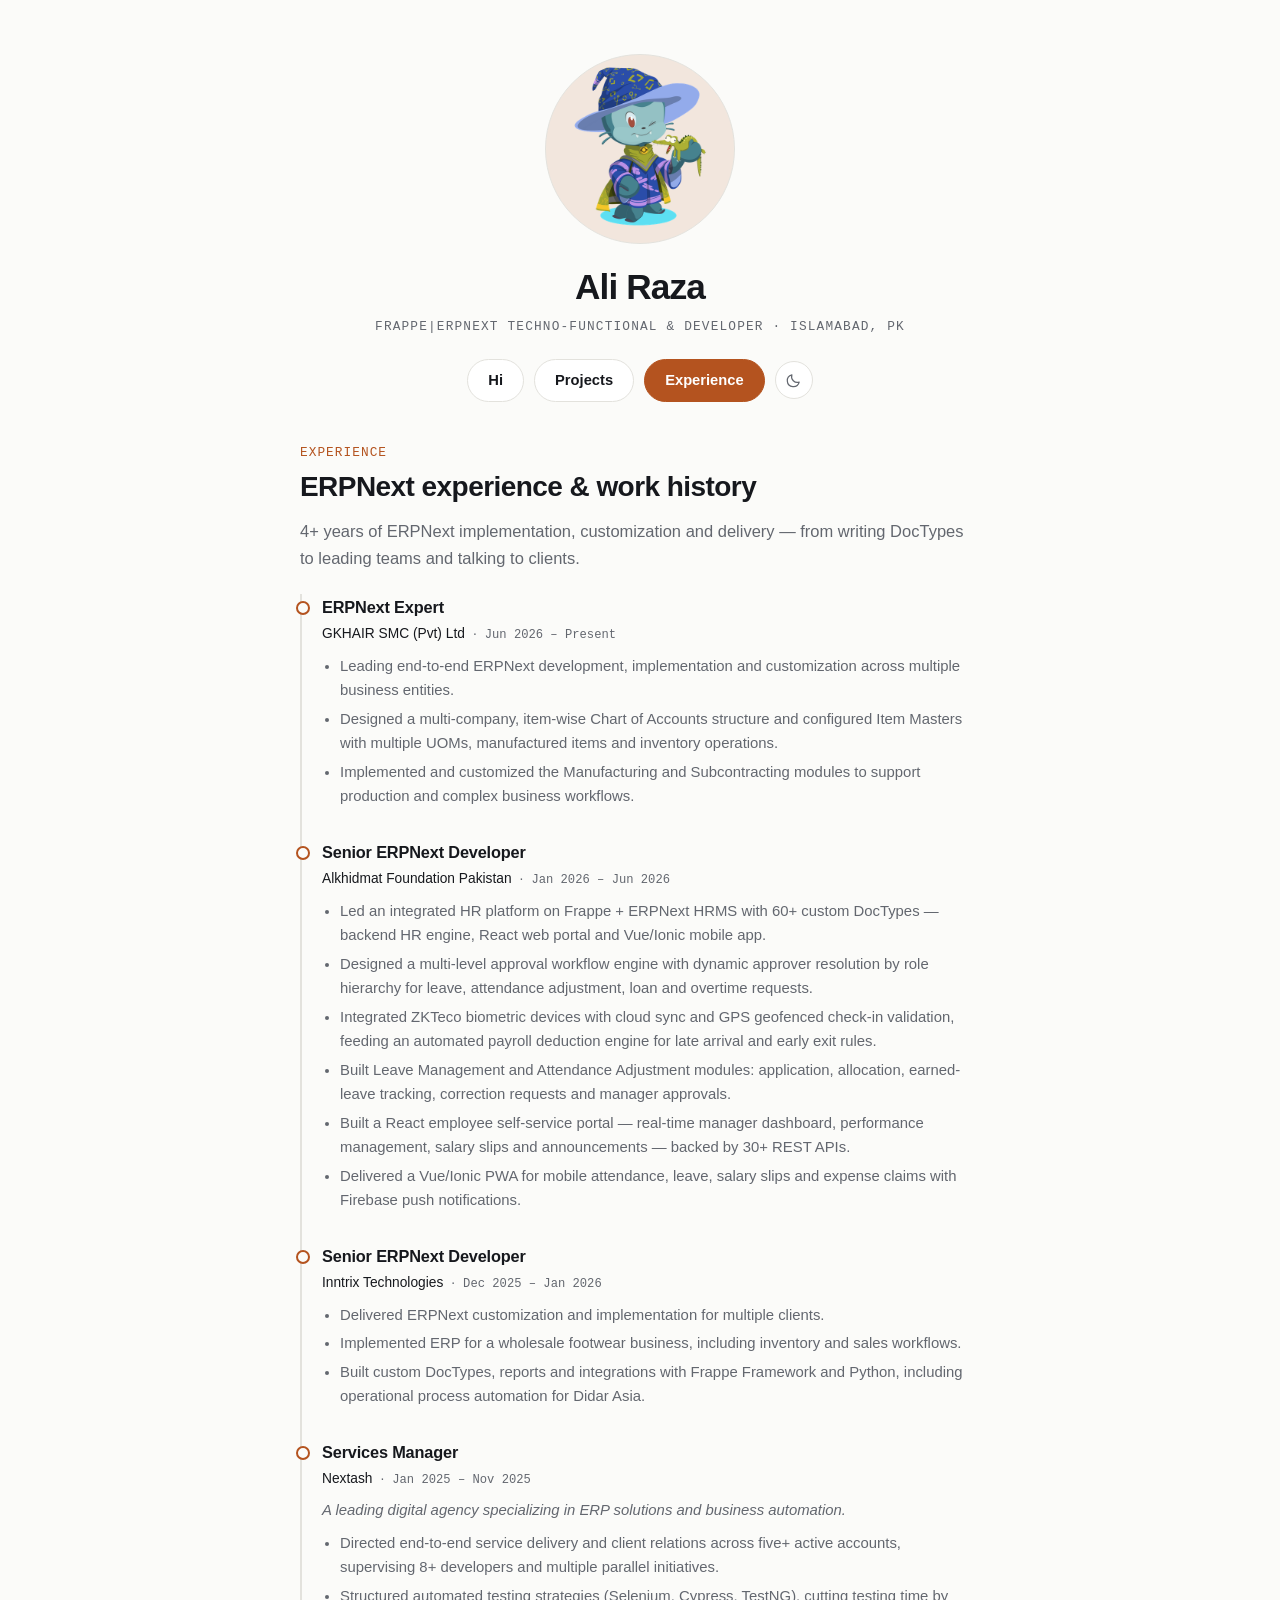
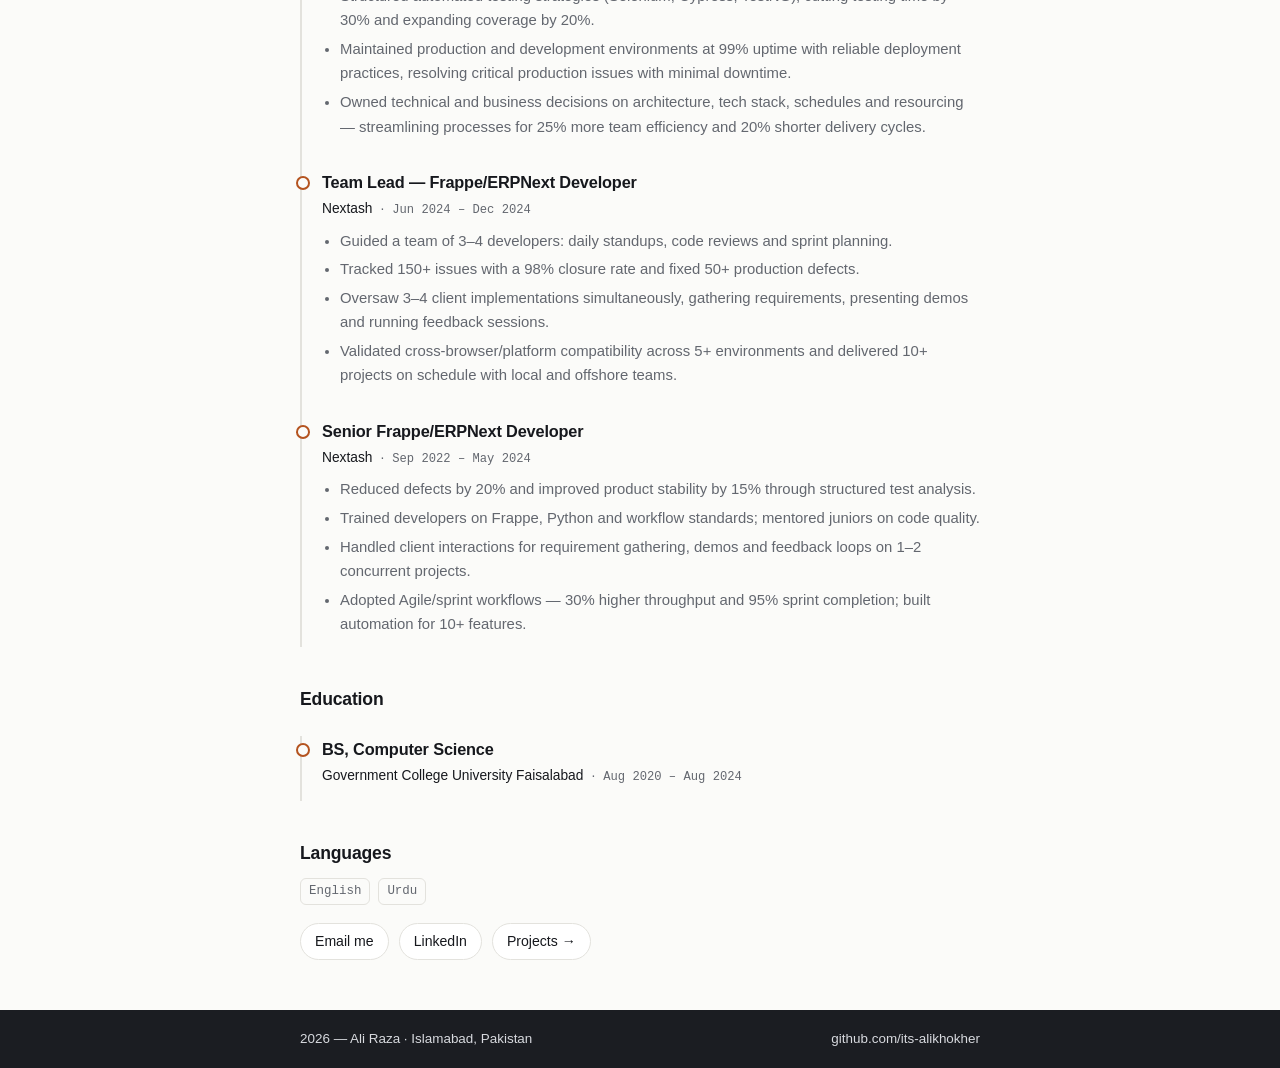
==== commit b4a7eed6: "Update employment dates for Alkhidmat Foundation and Inntrix Technologies" ====
--- a/experience/index.html
+++ b/experience/index.html
@@ -122,7 +122,7 @@
 
       <div class="job">
         <h3>Senior ERPNext Developer</h3>
-        <div class="meta"><span class="where">Alkhidmat Foundation Pakistan</span> · <span class="date">Jan 2025 – Jun 2026</span></div>
+        <div class="meta"><span class="where">Alkhidmat Foundation Pakistan</span> · <span class="date">Jan 2026 – Jun 2026</span></div>
         <ul>
           <li>Led an integrated HR platform on Frappe + ERPNext HRMS with 60+ custom DocTypes — backend HR engine, React web portal and Vue/Ionic mobile app.</li>
           <li>Designed a multi-level approval workflow engine with dynamic approver resolution by role hierarchy for leave, attendance adjustment, loan and overtime requests.</li>
@@ -135,7 +135,7 @@
 
       <div class="job">
         <h3>Senior ERPNext Developer</h3>
-        <div class="meta"><span class="where">Inntrix Technologies</span> · <span class="date">Dec 2024 – Jan 2025</span></div>
+        <div class="meta"><span class="where">Inntrix Technologies</span> · <span class="date">Dec 2025 – Jan 2026</span></div>
         <ul>
           <li>Delivered ERPNext customization and implementation for multiple clients.</li>
           <li>Implemented ERP for a wholesale footwear business, including inventory and sales workflows.</li>
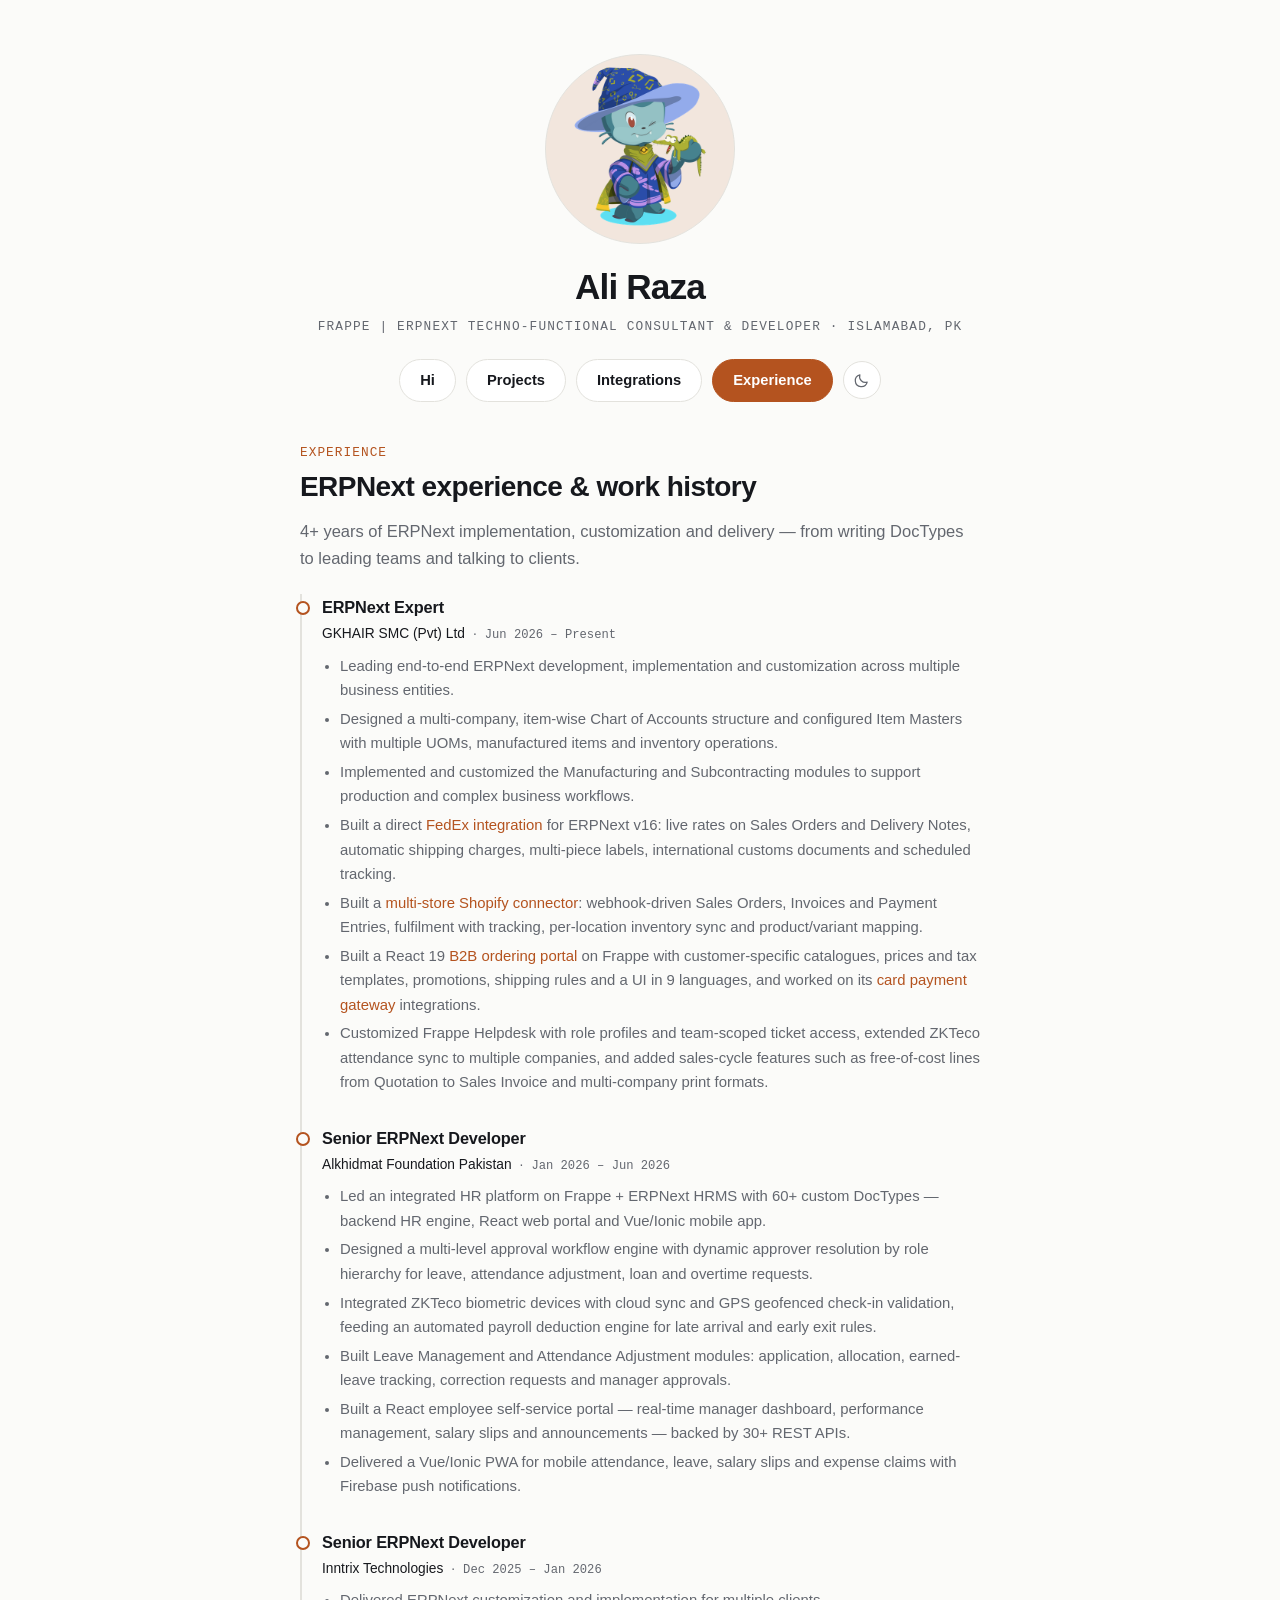
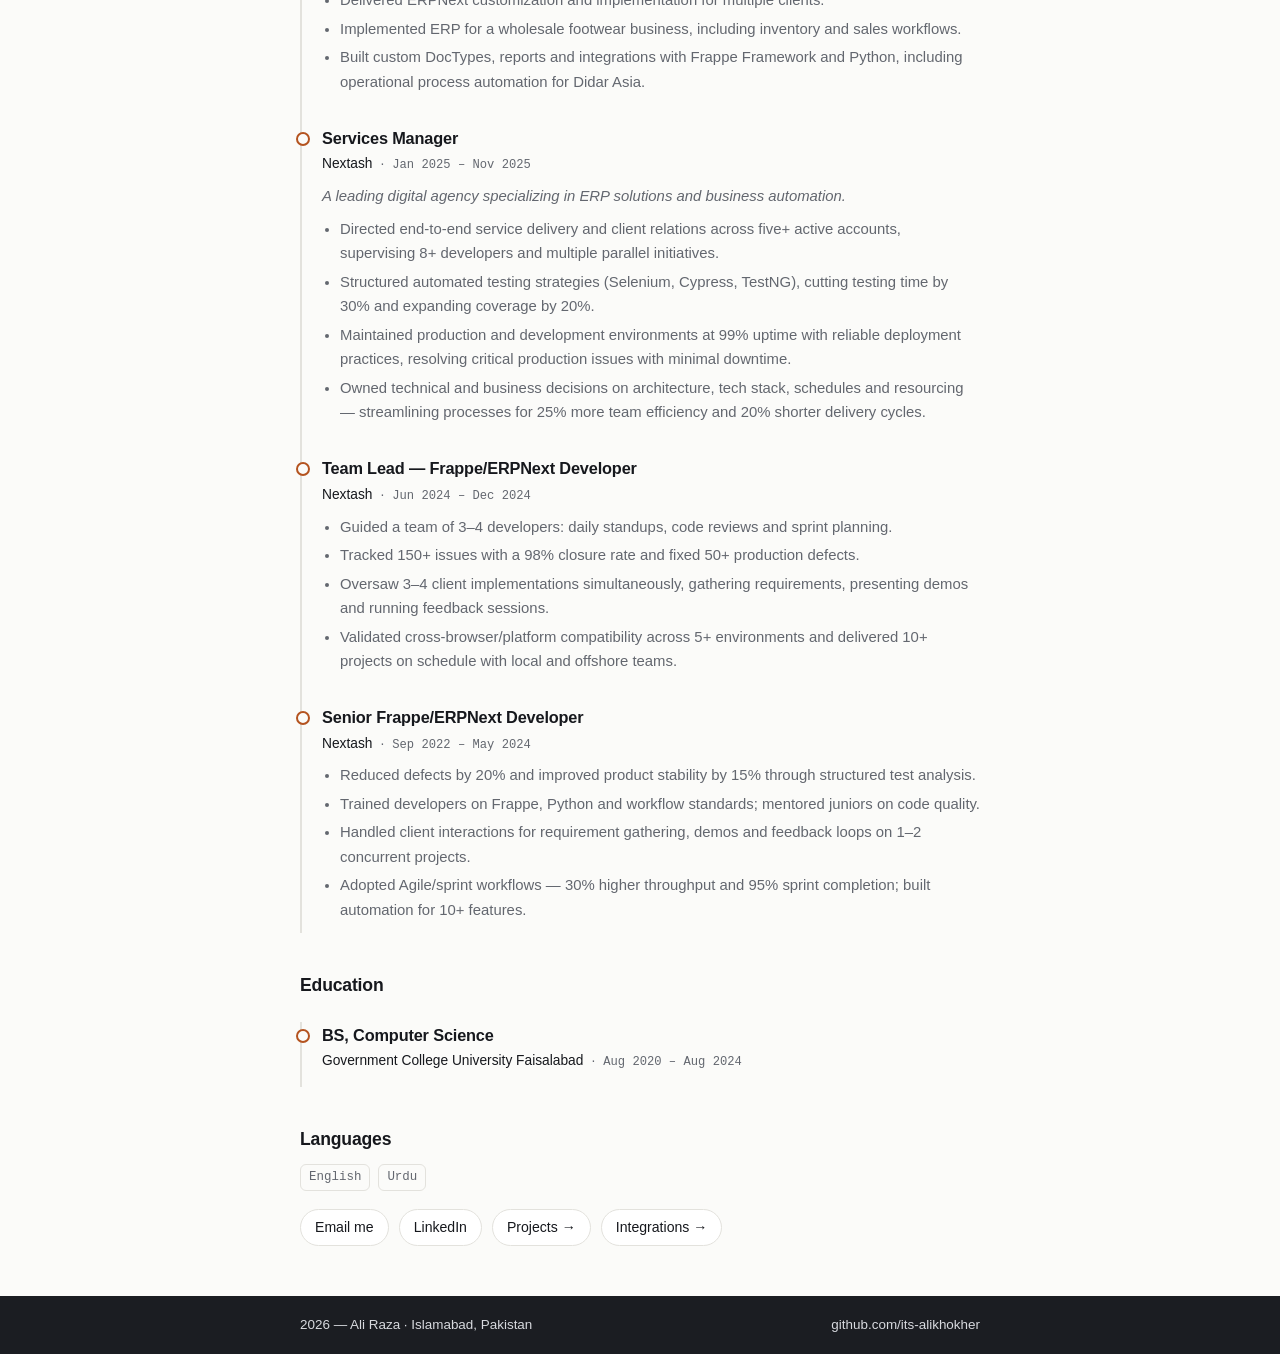
==== commit 6a9eb259: "Update project descriptions and add new projects; revise sitemap for recent changes" ====
--- a/experience/index.html
+++ b/experience/index.html
@@ -4,15 +4,16 @@
 <meta charset="utf-8">
 <meta name="viewport" content="width=device-width, initial-scale=1">
 <title>Experience — Ali Raza, ERPNext Developer &amp; Team Lead</title>
-<meta name="description" content="Work history of Ali Raza: ERPNext Expert at GKHAIR, Senior ERPNext Developer at Alkhidmat Foundation Pakistan, Inntrix Technologies, and team lead roles at Nextash — 4+ years of Frappe/ERPNext delivery.">
+<meta name="description" content="Work history of Ali Raza: ERPNext Expert at GKHAIR (FedEx, Shopify, payment integrations), Senior ERPNext Developer at Alkhidmat and Inntrix, lead at Nextash.">
 <meta name="author" content="Ali Raza">
-<meta name="keywords" content="ERPNext developer experience, senior ERPNext developer, ERPNext team lead, techno-functional consultant, Frappe developer resume, ERPNext CV, ERPNext expert Islamabad, Alkhidmat ERPNext, Nextash ERPNext, GKHAIR ERPNext, hire ERPNext consultant">
+<meta name="keywords" content="ERPNext developer experience, senior ERPNext developer, ERPNext team lead, techno-functional consultant, Frappe developer resume, ERPNext CV, ERPNext expert Islamabad, Alkhidmat ERPNext, Nextash ERPNext, GKHAIR ERPNext, ERPNext integration developer, FedEx Shopify ERPNext developer, hire ERPNext consultant">
 <meta name="robots" content="index, follow, max-image-preview:large, max-snippet:-1">
 <meta name="theme-color" content="#101114">
 <link rel="canonical" href="https://its-alikhokher.github.io/experience/">
 
 <meta property="og:type" content="profile">
 <meta property="og:site_name" content="Ali Raza">
+<meta property="og:locale" content="en_US">
 <meta property="og:url" content="https://its-alikhokher.github.io/experience/">
 <meta property="og:title" content="Experience — Ali Raza, ERPNext Developer &amp; Team Lead">
 <meta property="og:description" content="4+ years building and leading Frappe/ERPNext implementations across healthcare, government, HR and manufacturing.">
@@ -50,7 +51,7 @@
       "@type": "Occupation",
       "name": "ERPNext Expert",
       "occupationLocation": { "@type": "City", "name": "Islamabad" },
-      "skills": "Frappe Framework, ERPNext, Manufacturing, Subcontracting, Chart of Accounts"
+      "skills": "Frappe Framework, ERPNext, Manufacturing, Subcontracting, Chart of Accounts, FedEx API, Shopify API, Payment Gateways, React.js, Frappe Helpdesk"
     },
     {
       "@type": "Occupation",
@@ -86,11 +87,12 @@
       </div>
     </div>
     <p class="site-name"><a href="../">Ali Raza</a></p>
-    <p class="site-role">Frappe|Erpnext Techno-Functional & Developer · Islamabad, PK</p>
+    <p class="site-role">Frappe | ERPNext Techno-Functional Consultant &amp; Developer · Islamabad, PK</p>
     <nav class="site-nav">
       <ul>
         <li><a href="../">Hi</a></li>
         <li><a href="../projects/">Projects</a></li>
+        <li><a href="../integrations/">Integrations</a></li>
         <li><a href="./" class="active" aria-current="page">Experience</a></li>
         <li><button id="theme-toggle" type="button" aria-label="Toggle theme"></button></li>
       </ul>
@@ -117,6 +119,10 @@
           <li>Leading end-to-end ERPNext development, implementation and customization across multiple business entities.</li>
           <li>Designed a multi-company, item-wise Chart of Accounts structure and configured Item Masters with multiple UOMs, manufactured items and inventory operations.</li>
           <li>Implemented and customized the Manufacturing and Subcontracting modules to support production and complex business workflows.</li>
+          <li>Built a direct <a href="../integrations/#fedex">FedEx integration</a> for ERPNext v16: live rates on Sales Orders and Delivery Notes, automatic shipping charges, multi-piece labels, international customs documents and scheduled tracking.</li>
+          <li>Built a <a href="../integrations/#shopify">multi-store Shopify connector</a>: webhook-driven Sales Orders, Invoices and Payment Entries, fulfilment with tracking, per-location inventory sync and product/variant mapping.</li>
+          <li>Built a React 19 <a href="../integrations/#b2b-portal">B2B ordering portal</a> on Frappe with customer-specific catalogues, prices and tax templates, promotions, shipping rules and a UI in 9 languages, and worked on its <a href="../integrations/#card-gateways">card payment gateway</a> integrations.</li>
+          <li>Customized Frappe Helpdesk with role profiles and team-scoped ticket access, extended ZKTeco attendance sync to multiple companies, and added sales-cycle features such as free-of-cost lines from Quotation to Sales Invoice and multi-company print formats.</li>
         </ul>
       </div>
 
@@ -195,6 +201,7 @@
       <li><a href="mailto:iamaliraza777@gmail.com">Email me</a></li>
       <li><a href="https://www.linkedin.com/in/ali-raza-643520217/" rel="noopener">LinkedIn</a></li>
       <li><a href="../projects/">Projects →</a></li>
+      <li><a href="../integrations/">Integrations →</a></li>
     </ul>
   </div>
 </main>
--- a/assets/style.css
+++ b/assets/style.css
@@ -329,6 +329,20 @@
 .industry strong { display: block; font-size: 0.92rem; margin: 7px 0 1px; }
 .industry span { display: block; color: var(--muted); font-size: 0.8rem; line-height: 1.45; }
 
+/* card as a link (integrations grid) */
+a.industry { display: block; height: 100%; color: var(--text); }
+a.industry:hover, a.industry:focus-visible { text-decoration: none; }
+a.industry:hover strong { color: var(--accent); }
+
+/* ---------- integration sections ---------- */
+.integ { margin-top: 40px; scroll-margin-top: 20px; }
+.integ h2 { margin-top: 4px; }
+.integ p { margin: 0 0 10px; }
+.ticks { margin: 0 0 14px; padding-left: 20px; }
+.ticks li { color: var(--muted); font-size: 0.94rem; margin: 5px 0; }
+.ticks li::marker { color: var(--accent); }
+.ticks strong { color: var(--text); font-weight: 600; }
+
 /* ---------- FAQ ---------- */
 .faq { margin-top: 16px; }
 
